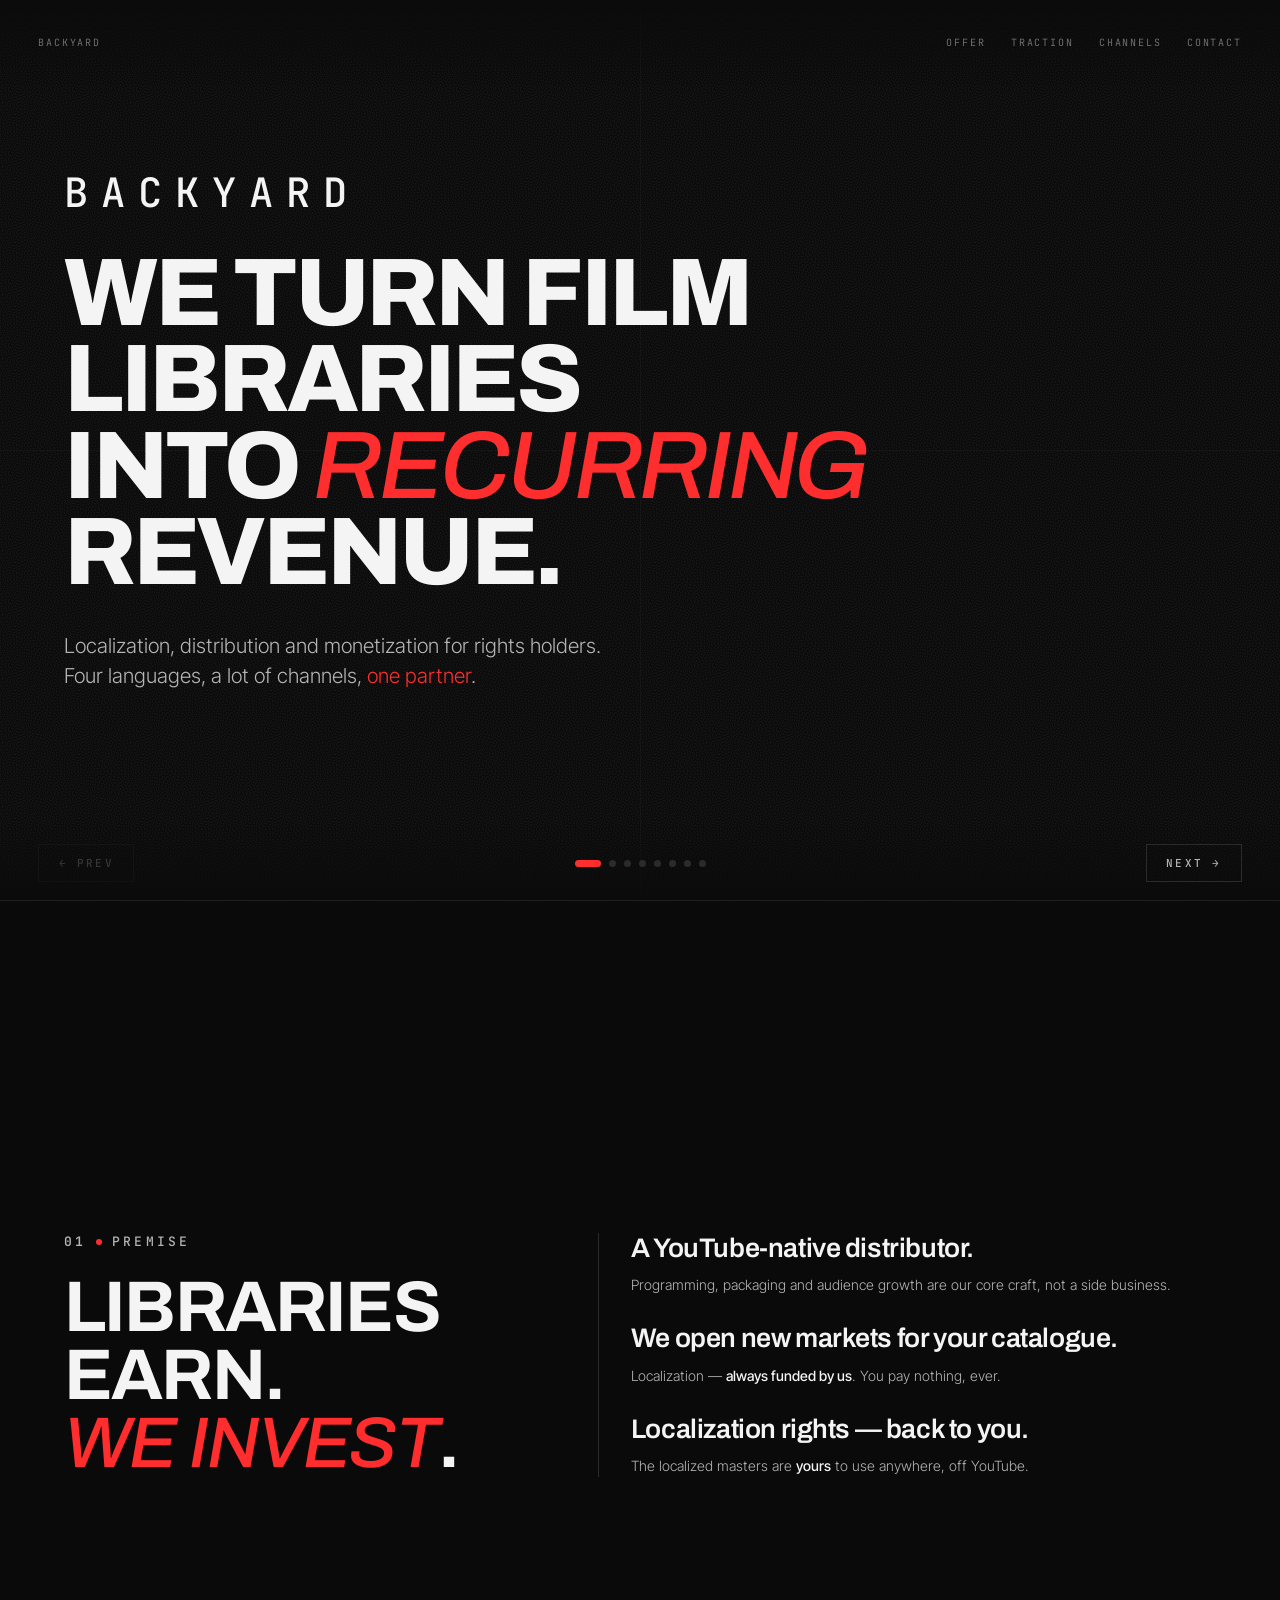
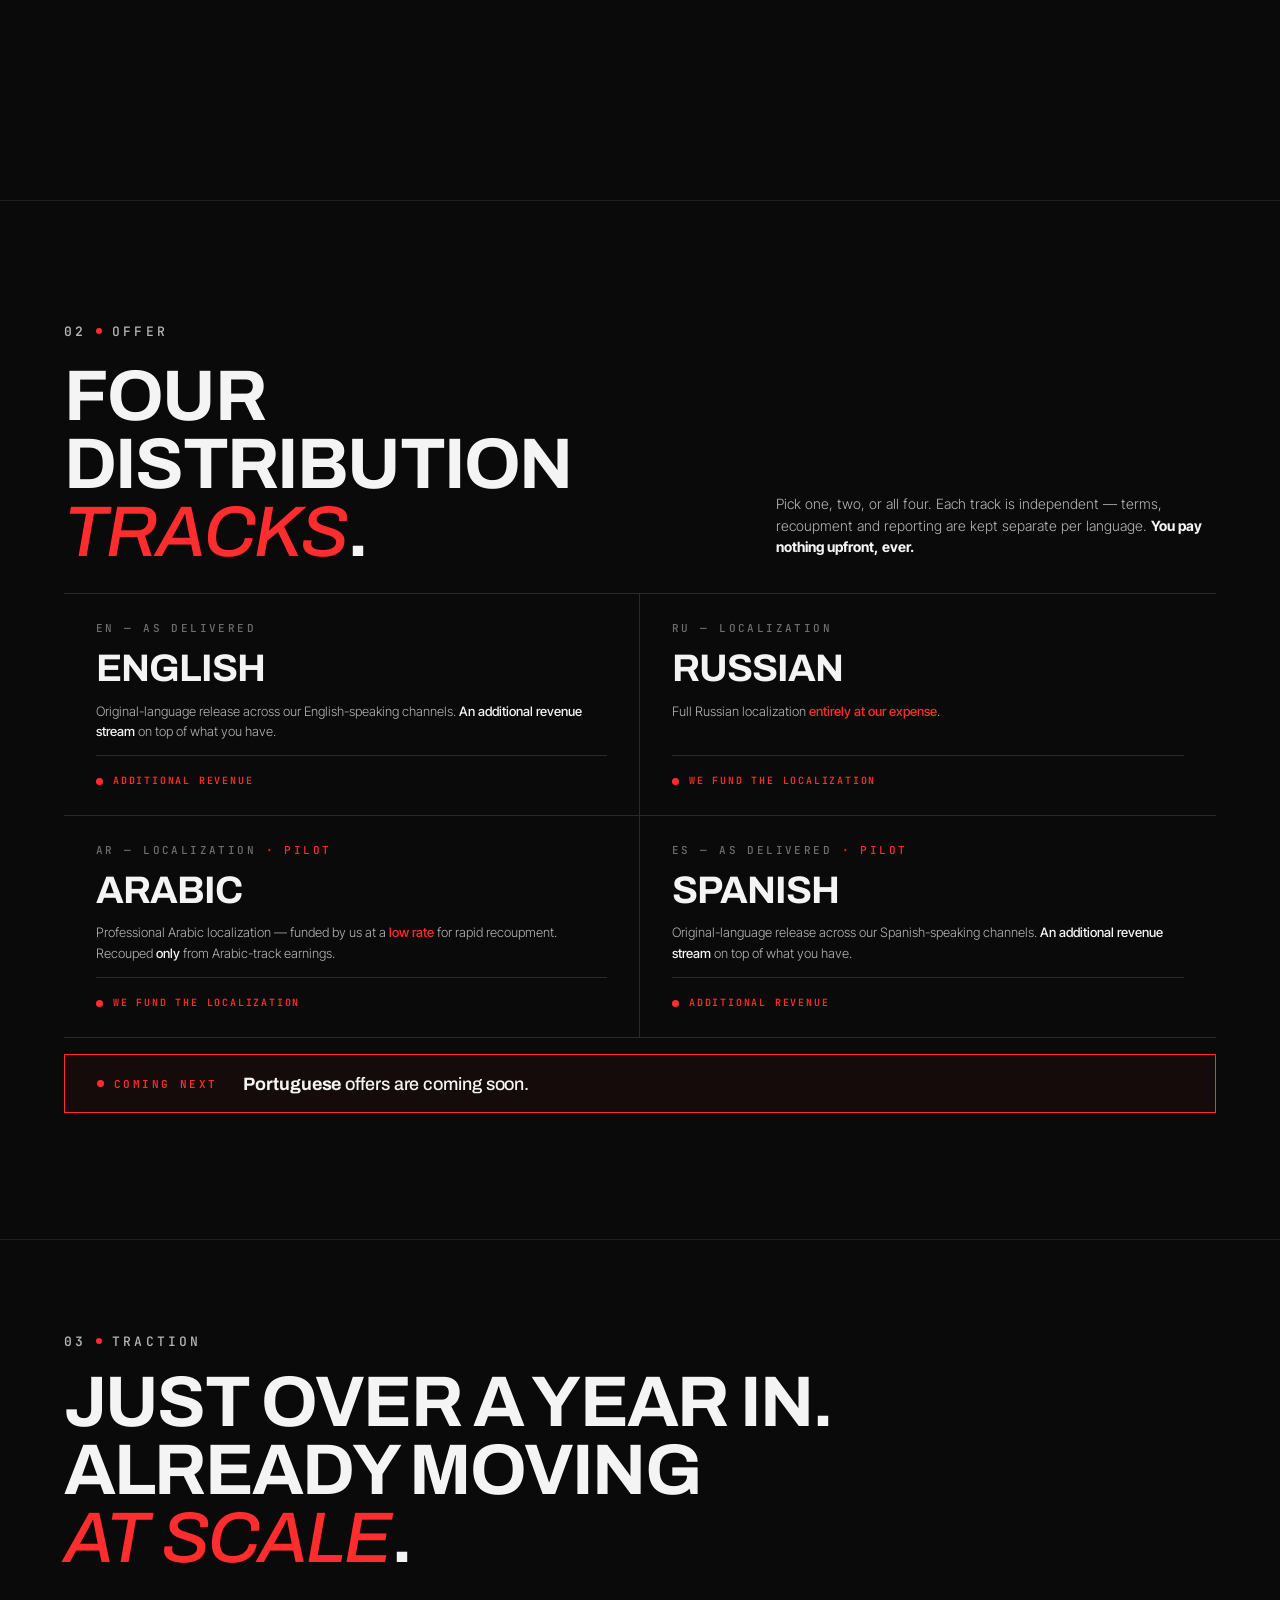
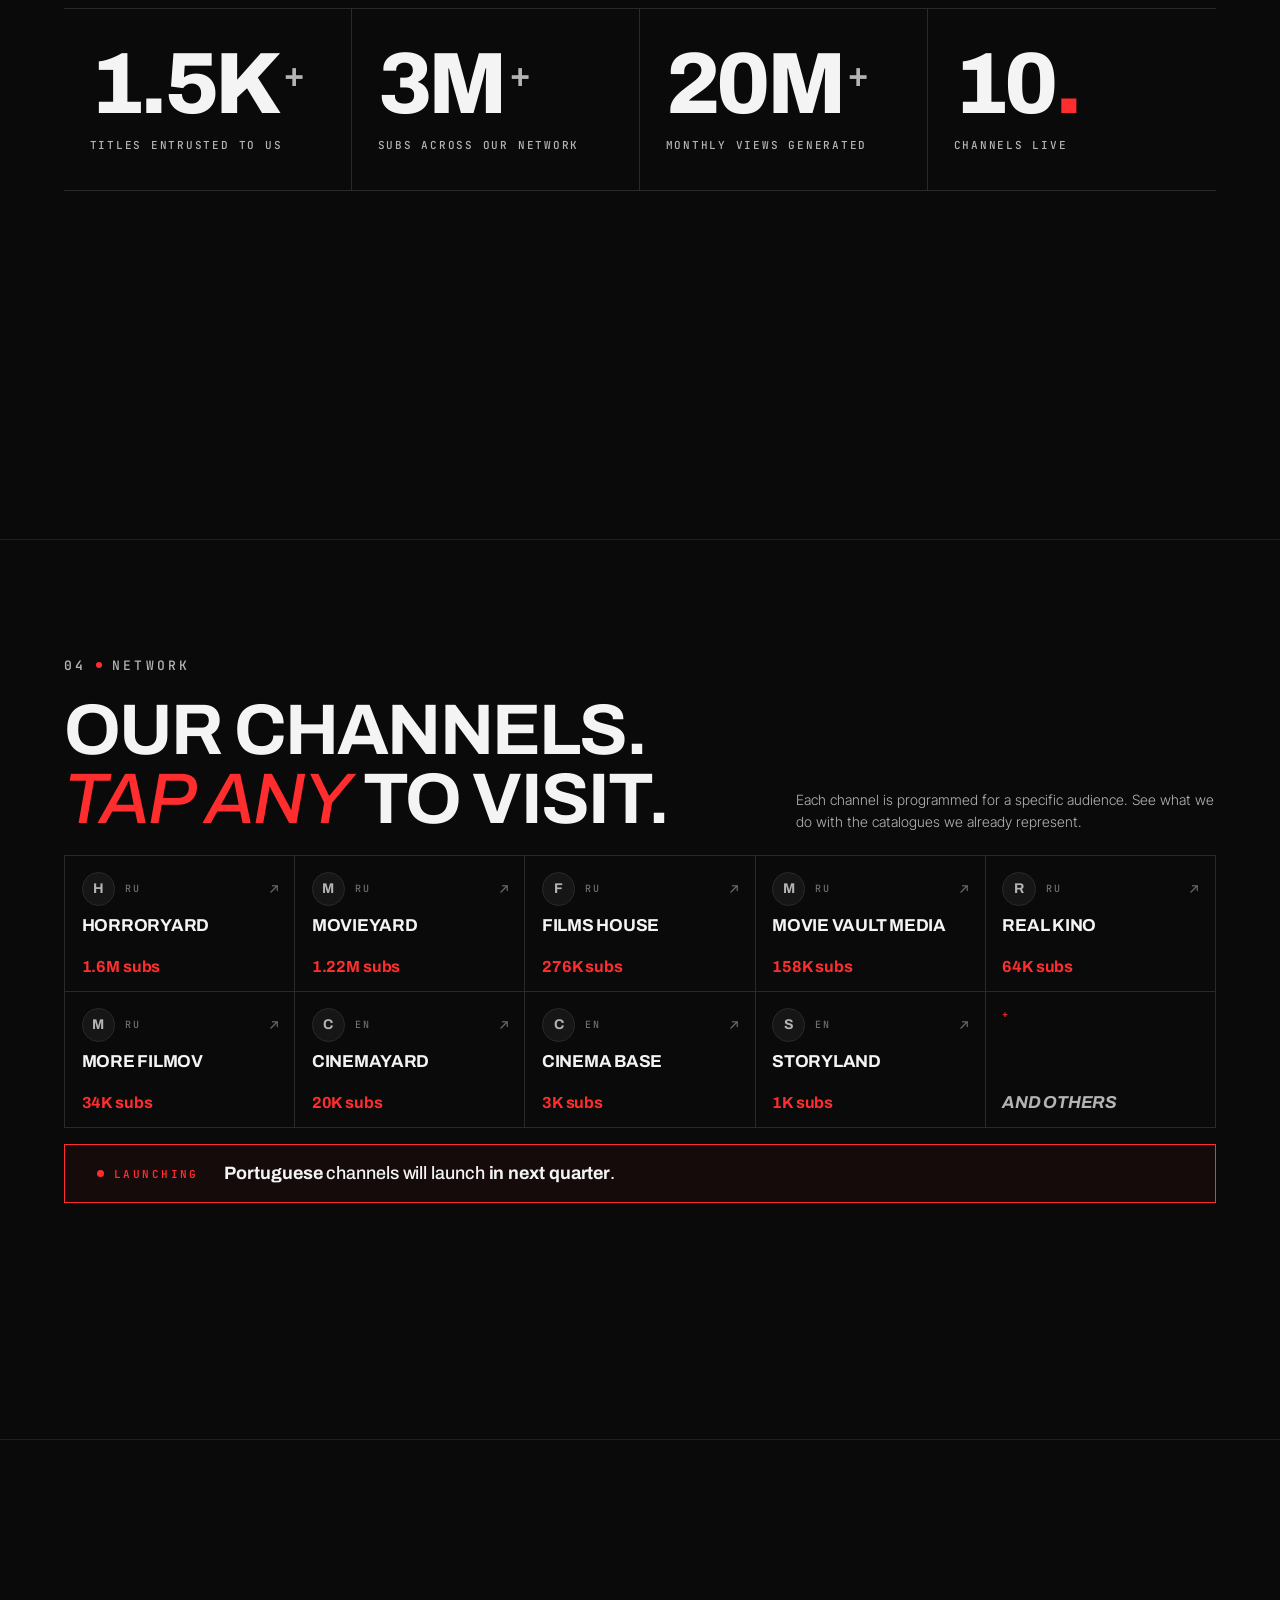
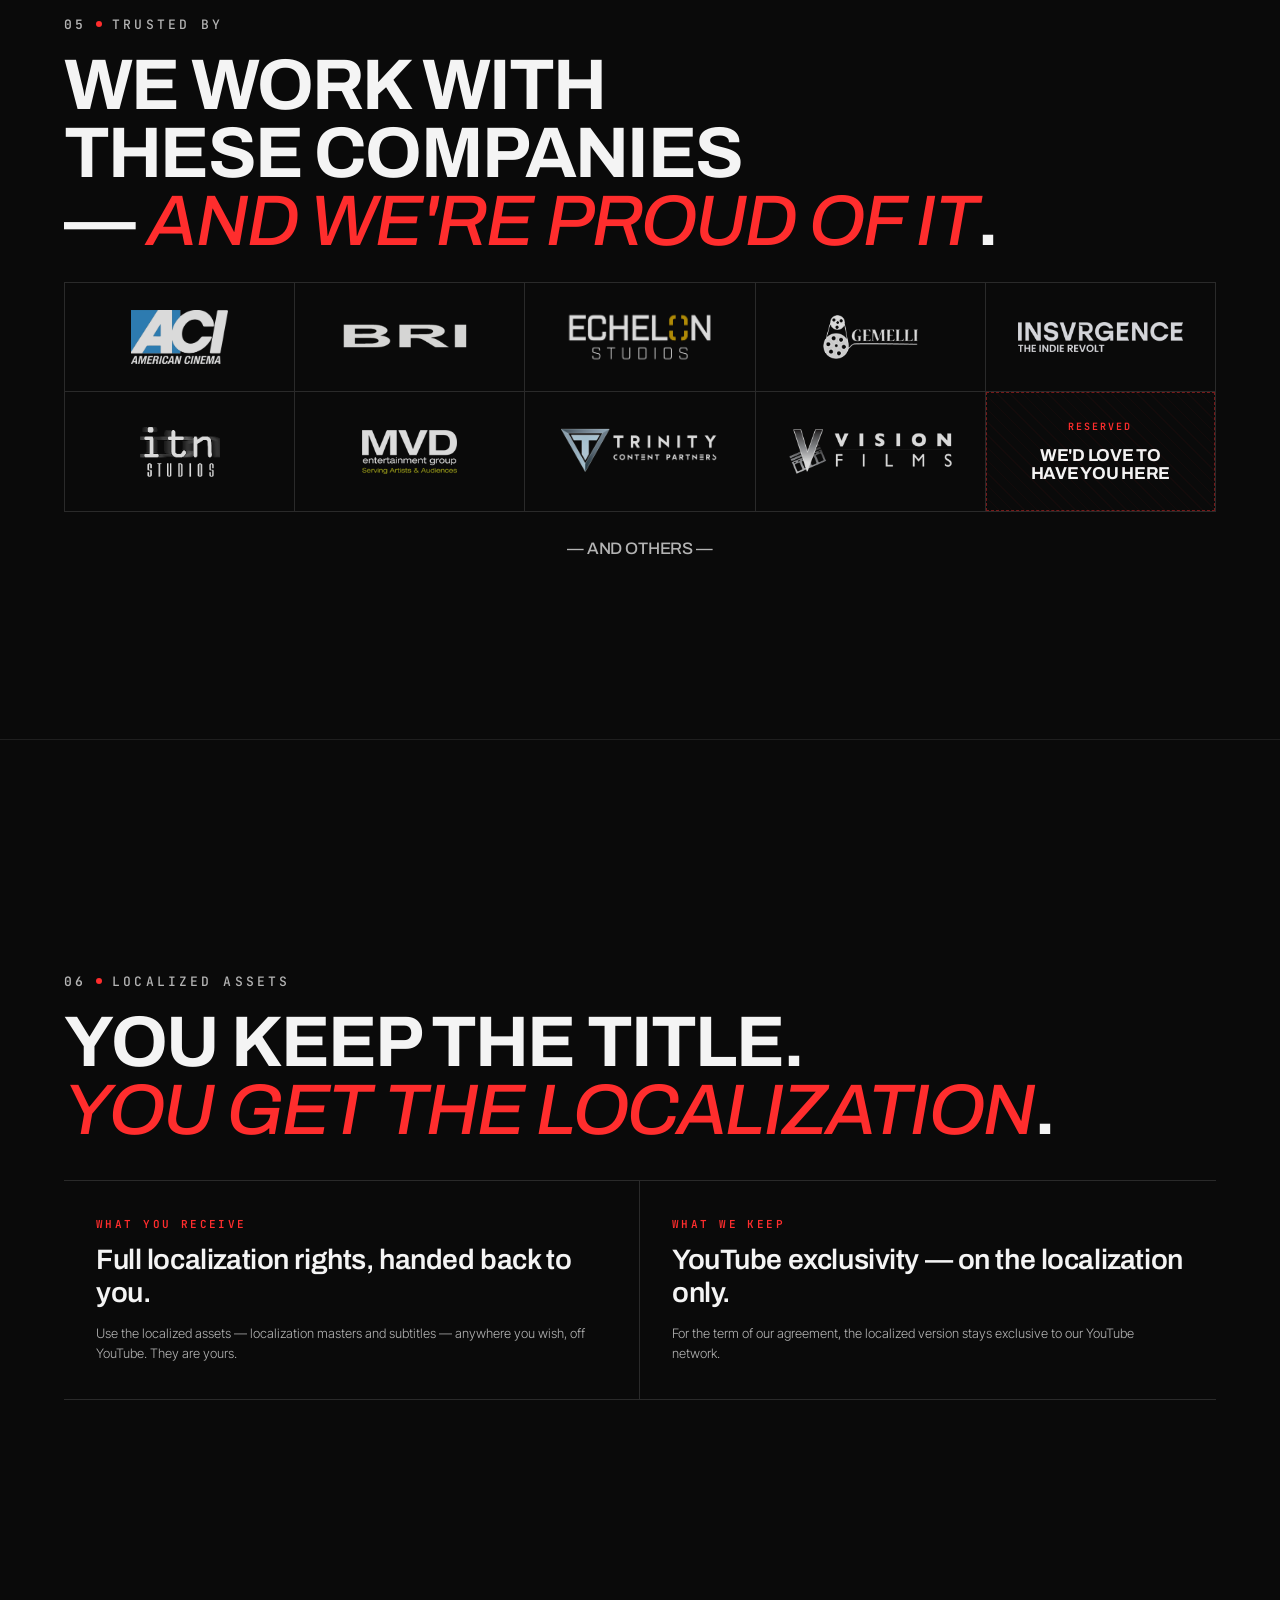
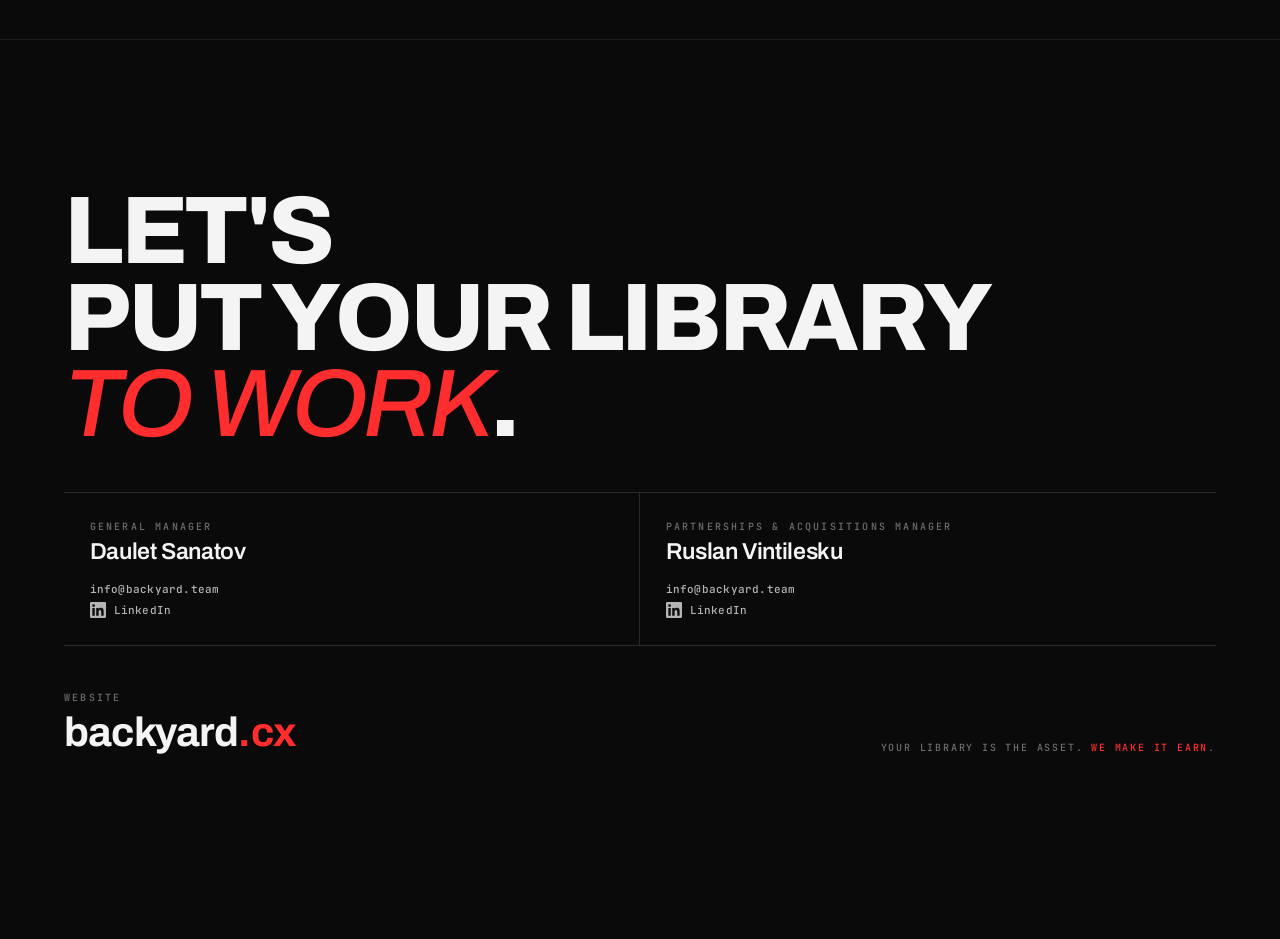
==== index.html @ b86f58b8 "Site links glow like the cursor orb on hover Backyard (top left) and backyard.cx (last slide) turn w" ====
<!doctype html>
<html lang="en">
<head>
<meta charset="utf-8" />
<meta name="viewport" content="width=device-width,initial-scale=1,viewport-fit=cover" />
<title>Backyard — Localization · Distribution · Monetization</title>
<meta name="description" content="Backyard turns film libraries into recurring revenue: localization, distribution and monetization on YouTube for rights holders. You pay nothing upfront, ever." />
<meta property="og:title" content="Backyard — We turn film libraries into recurring revenue" />
<meta property="og:description" content="Localization, distribution and monetization for rights holders." />
<meta property="og:url" content="https://backyard.cx/" />
<meta property="og:type" content="website" />
<meta name="theme-color" content="#0a0a0a" />
<link rel="canonical" href="https://backyard.cx/" />
<link rel="icon" href="assets/favicon.svg" type="image/svg+xml" />
<link rel="preconnect" href="https://fonts.googleapis.com">
<link rel="preconnect" href="https://fonts.gstatic.com" crossorigin>
<link href="https://fonts.googleapis.com/css2?family=Archivo:ital,wght@0,300;0,400;0,500;0,600;0,700;0,800;0,900;1,400;1,500;1,700;1,800&family=Inter+Tight:wght@300;400;500;600;700&family=JetBrains+Mono:wght@400;500&display=swap" rel="stylesheet">
<link rel="stylesheet" href="assets/styles.css?v=20" />
<script>document.documentElement.classList.add('js')</script>
</head>
<body>

<header class="chrome">
  <a class="brand" href="#top">Backyard</a>
  <nav class="right">
    <a href="#offer">Offer</a>
    <a href="#traction">Traction</a>
    <a href="#channels">Channels</a>
    <a href="#contact">Contact</a>
  </nav>
</header>

<div class="deck" id="deck">

  <!-- SLIDE 1 — COVER -->
  <section class="slide cover active" data-slide="1" id="top">
    <div class="gridlines"></div>

    <div class="cover-content">
      <div class="cover-logo anim-in d1">BACKYARD</div>
      <h1 class="display-xl anim-in d2">
        We turn film libraries<br/>
        into <span class="italic accent">recurring</span> revenue.
      </h1>
      <p class="lead anim-in d3">
        Localization, distribution and monetization for rights holders.<br/>
        Four languages, a lot of channels, <span class="accent">one partner</span>.
      </p>
    </div>
  </section>

  <!-- SLIDE 2 — WHO WE ARE -->
  <section class="slide" data-slide="2" id="premise">
    <div class="two-col">
      <div class="label-stack anim-in d1">
        <span class="eyebrow"><span class="num">01</span> <span class="red-dot"></span> Premise</span>
        <h2 class="display-l">Libraries earn. <br/><span class="italic accent">We invest</span>.</h2>
      </div>
      <div class="who-bullets anim-in d2">
        <div class="item">
          <div class="h">A YouTube-native distributor.</div>
          <div class="s">Programming, packaging and audience growth are our core craft, not a side business.</div>
        </div>
        <div class="item">
          <div class="h">We open new markets for your catalogue.</div>
          <div class="s">Localization — <strong>always funded by us</strong>. You pay nothing, ever.</div>
        </div>
        <div class="item">
          <div class="h">Localization rights — back to you.</div>
          <div class="s">The localized masters are <strong>yours</strong> to use anywhere, off YouTube.</div>
        </div>
      </div>
    </div>
  </section>

  <!-- SLIDE 3 — OFFER -->
  <section class="slide" data-slide="3" id="offer">
    <div class="offer-head anim-in d1">
      <div class="label-stack">
        <span class="eyebrow"><span class="num">02</span> <span class="red-dot"></span> Offer</span>
        <h2 class="display-l">Four<br/>distribution<br/><span class="italic accent">tracks</span>.</h2>
      </div>
      <div class="right-text">
        Pick one, two, or all four. Each track is independent — terms, recoupment and reporting are kept separate per language. <strong style="color:var(--ink)">You pay nothing upfront, ever.</strong>
      </div>
    </div>
    <div class="offer-grid">
      <div class="offer-card anim-in d2">
        <span class="lang">EN — As Delivered</span>
        <h3>English</h3>
        <div class="desc">Original-language release across our English-speaking channels. <strong>An additional revenue stream</strong> on top of what you have.</div>
        <span class="badge"><span class="pulse"></span>Additional revenue</span>
      </div>
      <div class="offer-card anim-in d3">
        <span class="lang">RU — Localization</span>
        <h3>Russian</h3>
        <div class="desc">Full Russian localization <strong class="em">entirely at our expense</strong>.</div>
        <span class="badge"><span class="pulse"></span>We fund the localization</span>
      </div>
      <div class="offer-card pilot anim-in d4">
        <span class="lang">AR — Localization</span>
        <h3>Arabic</h3>
        <div class="desc">Professional Arabic localization — funded by us at a <strong class="em">low rate</strong> for rapid recoupment. Recouped <strong>only</strong> from Arabic-track earnings.</div>
        <span class="badge"><span class="pulse"></span>We fund the localization</span>
      </div>
      <div class="offer-card pilot anim-in d5">
        <span class="lang">ES — As Delivered</span>
        <h3>Spanish</h3>
        <div class="desc">Original-language release across our Spanish-speaking channels. <strong>An additional revenue stream</strong> on top of what you have.</div>
        <span class="badge"><span class="pulse"></span>Additional revenue</span>
      </div>
    </div>
    <div class="new-lang-strip anim-in d5">
      <span class="lbl"><span class="pulse"></span>Coming next</span>
      <span class="text"><strong>Portuguese</strong> offers are coming soon.</span>
    </div>
  </section>

  <!-- SLIDE 4 — TRACTION -->
  <section class="slide" data-slide="4" id="traction">
    <div class="anim-in d1">
      <span class="eyebrow"><span class="num">03</span> <span class="red-dot"></span> Traction</span>
      <h2 class="display-l" style="margin-top:clamp(16px,2vh,28px);max-width:1300px">Just over a year in.<br/>Already moving <span class="italic accent"><br/>at scale</span>.</h2>
    </div>
    <div class="traction-grid anim-in d2">
      <div class="stat">
        <div class="num"><span data-bind="titles">1.5K</span><span class="small">+</span></div>
        <div class="lbl">Titles entrusted to us</div>
      </div>
      <div class="stat">
        <div class="num"><span data-bind="subscribers_total">3M</span><span class="small">+</span></div>
        <div class="lbl">Subs across our network</div>
      </div>
      <div class="stat">
        <div class="num"><span data-bind="views">20M</span><span class="small">+</span></div>
        <div class="lbl">Monthly views generated</div>
      </div>
      <div class="stat">
        <div class="num"><span data-bind="active_channels">10</span><span class="accent-dot">.</span></div>
        <div class="lbl">Channels live</div>
      </div>
    </div>
  </section>

  <!-- SLIDE 5 — CHANNELS -->
  <section class="slide" data-slide="5" id="channels">
    <div class="channels-head anim-in d1">
      <div class="label-stack">
        <span class="eyebrow"><span class="num">04</span> <span class="red-dot"></span> Network</span>
        <h2 class="display-l">Our channels.<br/><span class="italic accent">Tap any</span> to visit.</h2>
      </div>
      <div class="right">
        Each channel is programmed for a specific audience. See what we do with the catalogues we already represent.
      </div>
    </div>
    <div class="channels-grid anim-in d2" id="channels-grid">
      <a class="channel" href="https://www.youtube.com/@horror_backyard" target="_blank" rel="noopener">
        <div class="row-top"><span class="ch-id"><span class="avatar">H</span><span class="lang-tag">RU</span></span><span class="arrow">↗</span></div>
        <div class="name">Horroryard</div>
        <div class="subs">1.6M subs</div>
      </a>
      <a class="channel" href="https://www.youtube.com/@movie_backyard" target="_blank" rel="noopener">
        <div class="row-top"><span class="ch-id"><span class="avatar">M</span><span class="lang-tag">RU</span></span><span class="arrow">↗</span></div>
        <div class="name">Movieyard</div>
        <div class="subs">1.22M subs</div>
      </a>
      <a class="channel" href="https://www.youtube.com/channel/UCEGpoUf_ZmP5u5wBGUAXgVg" target="_blank" rel="noopener">
        <div class="row-top"><span class="ch-id"><span class="avatar">F</span><span class="lang-tag">RU</span></span><span class="arrow">↗</span></div>
        <div class="name">Films House</div>
        <div class="subs">276K subs</div>
      </a>
      <a class="channel" href="https://www.youtube.com/@MovieVaultMedia" target="_blank" rel="noopener">
        <div class="row-top"><span class="ch-id"><span class="avatar">M</span><span class="lang-tag">RU</span></span><span class="arrow">↗</span></div>
        <div class="name">Movie Vault Media</div>
        <div class="subs">158K subs</div>
      </a>
      <a class="channel" href="https://www.youtube.com/@realkino_backyard" target="_blank" rel="noopener">
        <div class="row-top"><span class="ch-id"><span class="avatar">R</span><span class="lang-tag">RU</span></span><span class="arrow">↗</span></div>
        <div class="name">Real KINO</div>
        <div class="subs">64K subs</div>
      </a>
      <a class="channel" href="https://www.youtube.com/@morefilmov_backyard" target="_blank" rel="noopener">
        <div class="row-top"><span class="ch-id"><span class="avatar">M</span><span class="lang-tag">RU</span></span><span class="arrow">↗</span></div>
        <div class="name">More Filmov</div>
        <div class="subs">34K subs</div>
      </a>
      <a class="channel" href="https://www.youtube.com/@cinema_backyard" target="_blank" rel="noopener">
        <div class="row-top"><span class="ch-id"><span class="avatar">C</span><span class="lang-tag">EN</span></span><span class="arrow">↗</span></div>
        <div class="name">Cinemayard</div>
        <div class="subs">20K subs</div>
      </a>
      <a class="channel" href="https://www.youtube.com/@CinemaBase_Backyard" target="_blank" rel="noopener">
        <div class="row-top"><span class="ch-id"><span class="avatar">C</span><span class="lang-tag">EN</span></span><span class="arrow">↗</span></div>
        <div class="name">Cinema Base</div>
        <div class="subs">3K subs</div>
      </a>
      <a class="channel" href="https://www.youtube.com/@Storyland_Backyard" target="_blank" rel="noopener">
        <div class="row-top"><span class="ch-id"><span class="avatar">S</span><span class="lang-tag">EN</span></span><span class="arrow">↗</span></div>
        <div class="name">Storyland</div>
        <div class="subs">1K subs</div>
      </a>
      <div class="channel more">
        <div class="row-top"><span class="lang-tag">+</span></div>
        <div class="name">And others</div>
      </div>
    </div>
    <div class="new-channels-strip anim-in d3">
      <span class="lbl"><span class="pulse"></span>Launching</span>
      <span class="text"><strong>Portuguese</strong> channels will launch <strong>in next quarter</strong>.</span>
    </div>
  </section>

  <!-- SLIDE 6 — PARTNERS -->
  <section class="slide" data-slide="6" id="partners">
    <div class="partners-wrap">
      <div class="anim-in d1">
        <span class="eyebrow"><span class="num">05</span> <span class="red-dot"></span> Trusted by</span>
        <h2 class="display-l" style="margin-top:clamp(14px,2vh,24px);max-width:1300px">We work with <br/>these companies<br/>—<span class="italic accent"> and we're proud of it</span>.</h2>
      </div>
      <div class="partners-list anim-in d2">
        <div class="partner"><img class="plogo" src="assets/partners/american-cinema-inspires.webp" alt="American Cinema Inspires" data-fallback="American Cinema Inspires" loading="lazy" /></div>
        <div class="partner"><img class="plogo" src="assets/partners/bruder-releasing.png" alt="Bruder Releasing Inc." loading="lazy" /></div>
        <div class="partner"><img class="plogo" src="assets/partners/echelon-studios.png" alt="Echelon Studios" data-fallback="Echelon Studios" loading="lazy" /></div>
        <div class="partner"><img class="plogo" src="assets/partners/gemelli-films.png" alt="Gemelli Films" loading="lazy" /></div>
        <div class="partner"><img class="plogo" src="assets/partners/insvrgence.png" alt="Insvrgence" loading="lazy" /></div>
        <div class="partner"><img class="plogo" src="assets/partners/itn-distribution.png" alt="ITN Distribution" data-fallback="ITN Distribution" loading="lazy" /></div>
        <div class="partner"><img class="plogo" src="assets/partners/mvd-entertainment.png" alt="MVD Entertainment" loading="lazy" /></div>
        <div class="partner"><img class="plogo" src="assets/partners/trinity-content-partners.png" alt="Trinity Content Partners" data-fallback="Trinity Content Partners" loading="lazy" /></div>
        <div class="partner"><img class="plogo" src="assets/partners/vision-films.png" alt="Vision Films" loading="lazy" /></div>
        <div class="partner reserved-slot">
          <div class="res-tag" style="margin-bottom:8px">Reserved</div>
          <div class="res-name">We'd love to<br/>have you here</div>
        </div>
      </div>
      <div class="partners-foot anim-in d3" style="font-style:normal;font-size:clamp(14px,1.3vw,20px)">— and others —</div>
    </div>
  </section>

  <!-- SLIDE 7 — LICENSING / ASSETS -->
  <section class="slide" data-slide="7" id="assets">
    <div class="lic-wrap">
      <div class="anim-in d1">
        <span class="eyebrow"><span class="num">06</span> <span class="red-dot"></span> Localized assets</span>
        <h2 class="lic-headline" style="margin-top:clamp(14px,2vh,24px)">You keep the title.<br/><span class="italic accent">You get the localization</span>.</h2>
      </div>
      <div class="lic-grid anim-in d2">
        <div class="lic-cell">
          <span class="k">What you receive</span>
          <span class="v">Full localization rights, handed back to you.</span>
          <span class="sub">Use the localized assets — localization masters and subtitles — anywhere you wish, off YouTube. They are yours.</span>
        </div>
        <div class="lic-cell">
          <span class="k">What we keep</span>
          <span class="v">YouTube exclusivity — on the localization only.</span>
          <span class="sub">For the term of our agreement, the localized version stays exclusive to our YouTube network.</span>
        </div>
      </div>
    </div>
  </section>

  <!-- SLIDE 9 — CONTACT -->
  <section class="slide contact" data-slide="9" id="contact">
    <h2 class="big anim-in d1">
      Let's<br/>
      put your library<br/>
      <span class="accent">to work</span>.
    </h2>

    <div class="people anim-in d2">
      <div class="person">
        <span class="role">General Manager</span>
        <span class="name">Daulet Sanatov</span>
        <div class="contacts">
          <a href="mailto:info@backyard.team">info@backyard.team</a>
          <a class="li" href="https://www.linkedin.com/in/daulet-sanatov-b93b0b1a5/" target="_blank" rel="noopener"><svg class="li-logo" viewBox="0 0 24 24" width="16" height="16" aria-hidden="true"><path fill="currentColor" d="M20.447 20.452h-3.554v-5.569c0-1.328-.027-3.037-1.852-3.037-1.853 0-2.136 1.445-2.136 2.939v5.667H9.351V9h3.414v1.561h.046c.477-.9 1.637-1.85 3.37-1.85 3.601 0 4.267 2.37 4.267 5.455v6.286zM5.337 7.433a2.062 2.062 0 1 1 0-4.125 2.062 2.062 0 0 1 0 4.125zm1.782 13.019H3.555V9h3.564v11.452zM22.225 0H1.771C.792 0 0 .774 0 1.729v20.542C0 23.227.792 24 1.771 24h20.451C23.2 24 24 23.227 24 22.271V1.729C24 .774 23.2 0 22.222 0h.003z"/></svg><span>LinkedIn</span></a>
        </div>
      </div>
      <div class="person">
        <span class="role">Partnerships &amp; Acquisitions Manager</span>
        <span class="name">Ruslan Vintilesku</span>
        <div class="contacts">
          <a href="mailto:info@backyard.team">info@backyard.team</a>
          <a class="li" href="https://www.linkedin.com/in/vintilesku/" target="_blank" rel="noopener"><svg class="li-logo" viewBox="0 0 24 24" width="16" height="16" aria-hidden="true"><path fill="currentColor" d="M20.447 20.452h-3.554v-5.569c0-1.328-.027-3.037-1.852-3.037-1.853 0-2.136 1.445-2.136 2.939v5.667H9.351V9h3.414v1.561h.046c.477-.9 1.637-1.85 3.37-1.85 3.601 0 4.267 2.37 4.267 5.455v6.286zM5.337 7.433a2.062 2.062 0 1 1 0-4.125 2.062 2.062 0 0 1 0 4.125zm1.782 13.019H3.555V9h3.564v11.452zM22.225 0H1.771C.792 0 0 .774 0 1.729v20.542C0 23.227.792 24 1.771 24h20.451C23.2 24 24 23.227 24 22.271V1.729C24 .774 23.2 0 22.222 0h.003z"/></svg><span>LinkedIn</span></a>
        </div>
      </div>
    </div>

    <div class="web anim-in d3">
      <div class="url-block">
        <span class="url-label">Website</span>
        <a class="url" href="#top">backyard<span class="accent">.cx</span></a>
      </div>
      <span class="tagline" style="font-family:var(--mono);font-style:normal;font-weight:500;font-size:var(--fs-mono-small);letter-spacing:.18em;text-transform:uppercase;color:var(--ink-muted)">Your library is the asset. <span class="accent">We make it earn</span>.</span>
    </div>
  </section>

</div>

<!-- NAV -->
<div class="nav">
  <button class="nav-btn" id="prev">← Prev</button>
  <div class="nav-dots" id="dots"></div>
  <button class="nav-btn" id="next">Next →</button>
</div>

<canvas id="fluid" aria-hidden="true"></canvas>
<script>
  // Fluid trail behind the cursor or finger; off when the visitor prefers reduced motion.
  if (!matchMedia('(prefers-reduced-motion: reduce)').matches) {
    const s = document.createElement('script'); s.src = 'assets/fluid.js?v=20'; s.defer = true; document.body.appendChild(s);
  } else {
    document.getElementById('fluid').remove();
  }
</script>
<script src="assets/app.js?v=20" defer></script>
</body>
</html>
---- assets/styles.css ----
:root{
    --bg:#0a0a0a;
    --ink:#f4f4f4;
    --ink-dim:#b4b4b4;
    --ink-muted:#6e6e6e;
    --line:#1f1f1f;
    --line-2:#2a2a2a;
    --accent:#ff2d2d;
    --display:'Archivo', 'Helvetica Neue', sans-serif;
    --body:'Inter Tight', system-ui, sans-serif;
    --mono:'JetBrains Mono', monospace;

    /* Responsive padding system — increased bottom padding to clear nav */
    --pad-x: clamp(28px, 5vw, 80px);
    --pad-y: clamp(80px, 10vh, 120px);
    --pad-bottom: clamp(110px, 14vh, 150px);
    --pad-chrome-x: clamp(20px, 3vw, 44px);
    --pad-chrome-y: clamp(28px, 4vh, 44px);

    /* Font sizes */
    --fs-display-xl: clamp(48px, 7.5vw, 132px);
    --fs-display-l: clamp(40px, 5.6vw, 96px);
    --fs-display-m: clamp(34px, 4.4vw, 72px);
    --fs-display-s: clamp(26px, 3vw, 52px);

    /* Standardized eyebrow size — used everywhere on every slide */
    --fs-eyebrow: clamp(13px, 1vw, 16px);
    --fs-mono-label: clamp(11px, 0.85vw, 14px);
    --fs-mono-small: clamp(10px, 0.75vw, 12px);

    --fs-body-l: clamp(18px, 1.6vw, 26px);
    --fs-body: clamp(14px, 1.1vw, 18px);
    --fs-body-s: clamp(13px, 0.95vw, 16px);

    --fs-stat-num: clamp(48px, 6.8vw, 116px);
  }
  *{box-sizing:border-box;margin:0;padding:0;-webkit-tap-highlight-color:transparent}
  html,body{background:var(--bg);color:var(--ink);font-family:var(--body);font-weight:400;-webkit-font-smoothing:antialiased;overscroll-behavior:none}
  body{min-height:100vh;overflow-x:hidden}
  a{color:inherit;text-decoration:none}
  img{display:block;max-width:100%}

  /* Film grain */
  body::before{
    content:"";position:fixed;inset:0;pointer-events:none;z-index:1000;
    background-image:url("data:image/svg+xml;utf8,<svg xmlns='http://www.w3.org/2000/svg' width='200' height='200'><filter id='n'><feTurbulence type='fractalNoise' baseFrequency='0.9' numOctaves='2' stitchTiles='stitch'/><feColorMatrix values='0 0 0 0 1  0 0 0 0 1  0 0 0 0 1  0 0 0 0.05 0'/></filter><rect width='100%' height='100%' filter='url(%23n)'/></svg>");
    opacity:.5;mix-blend-mode:overlay;
  }

  /* PAGE — every slide is a full-height section, scrolled vertically */
  html{scroll-behavior:smooth;scroll-padding-top:0}
  .deck{position:relative;z-index:1;width:100%}
  .slide{
    position:relative;min-height:100vh;min-height:100svh;
    padding:var(--pad-y) var(--pad-x) var(--pad-bottom);
    display:flex;flex-direction:column;
    overflow-x:hidden;
  }
  .slide + .slide{border-top:1px solid var(--line)}

  /* Cursor fluid trail — behind the content like on genpeach.ai: text and buttons sit on top of it.
     Grid cells are transparent (lines drawn with box-shadow) so the trail shows through tables too. */
  #fluid{position:fixed;inset:0;width:100%;height:100%;pointer-events:none;z-index:0}

  /* Header — brand top-left, section links top-right (fixed, same style as slide chrome) */
  .chrome{
    position:fixed;top:0;left:0;right:0;
    display:flex;align-items:center;justify-content:space-between;
    padding:var(--pad-chrome-y) var(--pad-chrome-x);
    font-family:var(--mono);font-size:var(--fs-mono-small);letter-spacing:.18em;text-transform:uppercase;
    color:var(--ink-muted);
    z-index:50;
    gap:16px;
    background:linear-gradient(to bottom, rgba(10,10,10,.95), rgba(10,10,10,0));
  }
  .chrome .brand{display:flex;align-items:center;gap:12px;color:var(--ink-muted);transition:color .25s}
  .chrome .brand:hover{color:var(--ink)}
  .chrome .right{display:flex;align-items:center;gap:clamp(14px,2vw,28px);flex-wrap:wrap;justify-content:flex-end}
  .chrome .right a{transition:color .25s}
  .chrome .right a:hover,.chrome .right a.active{color:var(--ink)}
  .chrome .right a.active::before{content:"";display:inline-block;width:6px;height:6px;border-radius:50%;background:var(--accent);margin-right:10px;vertical-align:middle;position:relative;top:-1px}

  /* Nav */
  .nav{
    position:fixed;bottom:0;left:0;right:0;
    display:flex;align-items:center;justify-content:space-between;
    padding:clamp(14px,2vh,22px) var(--pad-chrome-x);
    z-index:50;
    background:linear-gradient(to top, rgba(10,10,10,.95), rgba(10,10,10,0));
    gap:16px;
  }
  .nav-btn{
    background:transparent;border:1px solid var(--line-2);color:var(--ink-dim);
    padding:clamp(9px,1.2vh,14px) clamp(14px,1.5vw,24px);
    font-family:var(--mono);font-size:var(--fs-mono-label);letter-spacing:.2em;text-transform:uppercase;font-weight:500;
    cursor:pointer;transition:all .25s ease;border-radius:0;flex-shrink:0;
  }
  .nav-btn:hover{color:var(--ink);border-color:var(--ink-dim)}
  .nav-btn:disabled{opacity:.25;cursor:not-allowed}
  .nav-dots{display:flex;gap:8px;flex-wrap:wrap;justify-content:center}
  .nav-dot{width:7px;height:7px;border-radius:50%;background:var(--line-2);cursor:pointer;transition:all .3s;flex-shrink:0}
  .nav-dot.active{background:var(--accent);width:26px;border-radius:4px}

  /* TYPOGRAPHY */
  h1, h2, h3{font-family:var(--display);font-weight:700;line-height:1;letter-spacing:-.025em;text-transform:uppercase}
  .display-xl{font-size:var(--fs-display-xl);font-weight:800;line-height:.9;letter-spacing:-.035em;text-transform:uppercase}
  .display-l{font-size:var(--fs-display-l);font-weight:700;line-height:.95;letter-spacing:-.025em;text-transform:uppercase}
  .display-m{font-size:var(--fs-display-m);font-weight:700;line-height:1;letter-spacing:-.022em;text-transform:uppercase}
  .display-s{font-size:var(--fs-display-s);font-weight:600;line-height:1.1;letter-spacing:-.015em;text-transform:none}
  .italic{font-style:italic;font-weight:500}
  .accent{color:var(--accent)}

  /* Standardized eyebrow — same size everywhere */
  .eyebrow{
    display:inline-flex;align-items:center;gap:10px;
    font-family:var(--mono);font-size:var(--fs-eyebrow);letter-spacing:.24em;text-transform:uppercase;color:var(--ink-dim);font-weight:500;
  }
  .eyebrow .red-dot{width:6px;height:6px;border-radius:50%;background:var(--accent);flex-shrink:0}
  .eyebrow .num{font-weight:600}

  /* ========== SLIDE 1 — COVER (left-aligned, vertically centered) ========== */
  .cover{justify-content:safe center;align-items:flex-start;padding:var(--pad-y) var(--pad-x) var(--pad-bottom)}
  .cover .gridlines{position:absolute;inset:0;pointer-events:none;opacity:.4}
  .cover .gridlines::before,.cover .gridlines::after{content:"";position:absolute;background:var(--line)}
  .cover .gridlines::before{top:0;bottom:0;left:50%;width:1px}
  .cover .gridlines::after{left:0;right:0;top:50%;height:1px}
  .cover-content{display:flex;flex-direction:column;align-items:flex-start;text-align:left;max-width:1500px;width:100%;gap:clamp(28px,4vh,56px)}
  .cover-logo{font-family:var(--mono);font-size:clamp(32px,4.5vh,56px);letter-spacing:.32em;text-transform:uppercase;color:var(--ink);opacity:1;line-height:1;font-weight:500}
  .cover h1{margin:0}
  .cover .lead{font-size:var(--fs-body-l);line-height:1.45;color:var(--ink-dim);font-weight:300;max-width:980px}

  /* ========== SLIDE 2 — WHO WE ARE ========== */
  .two-col{display:grid;grid-template-columns:0.85fr 1.15fr;gap:clamp(40px,6vw,96px);flex:1;align-items:center;margin-top:clamp(40px,5vh,60px);min-height:0}
  .label-stack{display:flex;flex-direction:column;gap:clamp(16px,2.5vh,28px)}
  .who-bullets{display:flex;flex-direction:column;gap:clamp(22px,3vh,36px);border-left:1px solid var(--line-2);padding-left:clamp(20px,2.5vw,40px)}
  .who-bullets .item{display:flex;flex-direction:column;gap:clamp(8px,1.2vh,14px)}
  .who-bullets .item .h{font-family:var(--display);font-size:clamp(20px,2.1vw,32px);font-weight:600;letter-spacing:-.015em;text-transform:none;line-height:1.15}
  .who-bullets .item .s{font-size:var(--fs-body);color:var(--ink-dim);line-height:1.55;max-width:540px;font-weight:300}
  .who-bullets .item .s strong{color:var(--ink);font-weight:500}

  /* ========== SLIDE 3 — OFFER ========== */
  .offer-head{display:flex;align-items:flex-end;justify-content:space-between;gap:clamp(24px,3vw,48px);margin-top:clamp(28px,3.5vh,48px);flex-wrap:wrap}
  .offer-head .right-text{max-width:440px;font-size:var(--fs-body);color:var(--ink-dim);line-height:1.55;padding-bottom:8px;font-weight:300}
  .offer-grid{display:grid;grid-template-columns:repeat(4,1fr);gap:0;margin-top:clamp(24px,3vh,40px);flex:1 0 auto;border-top:1px solid var(--line-2);border-bottom:1px solid var(--line-2);min-height:min-content}
  .offer-card{padding:clamp(24px,3vh,40px) clamp(20px,2.5vw,36px);display:flex;flex-direction:column;gap:clamp(12px,1.6vh,20px);border-right:1px solid var(--line-2);position:relative;transition:background .3s;min-width:0;min-height:min-content;overflow:visible}
  .offer-card:last-child{border-right:none}
  .offer-card:hover{background:rgba(255,45,45,.03)}
  .offer-card .lang{font-family:var(--mono);font-size:var(--fs-mono-label);letter-spacing:.22em;text-transform:uppercase;color:var(--ink-muted);font-weight:500}
  .offer-card h3{font-size:clamp(28px,3vw,44px);font-weight:700;line-height:.95;letter-spacing:-.025em;text-transform:uppercase}
  .offer-card .desc{font-size:var(--fs-body-s);color:var(--ink-dim);line-height:1.55;font-weight:300}
  .offer-card .desc strong{color:var(--ink);font-weight:500}
  .offer-card .desc .em{color:var(--accent);font-weight:500}
  .offer-card .badge{display:inline-flex;align-items:center;gap:10px;font-family:var(--mono);font-size:var(--fs-mono-small);letter-spacing:.18em;text-transform:uppercase;color:var(--accent);margin-top:auto;padding-top:clamp(14px,2vh,22px);border-top:1px solid var(--line-2);font-weight:600;line-height:1.4}
  .offer-card .badge .pulse{width:7px;height:7px;border-radius:50%;background:var(--accent);flex-shrink:0}
  .offer-card.pilot .lang::after{content:" · pilot";color:var(--accent)}

  /* New languages strip */
  .new-lang-strip{
    display:flex;align-items:center;gap:clamp(16px,2vw,28px);
    margin-top:clamp(14px,1.8vh,22px);
    padding:clamp(14px,1.8vh,22px) clamp(20px,2.5vw,32px);
    border:1px solid var(--accent);
    background:rgba(255,45,45,.05);
    flex-wrap:wrap;
    flex-shrink:0;
  }
  .new-lang-strip .lbl{font-family:var(--mono);font-size:var(--fs-mono-label);letter-spacing:.22em;text-transform:uppercase;color:var(--accent);font-weight:600;flex-shrink:0;display:inline-flex;align-items:center;gap:10px}
  .new-lang-strip .lbl .pulse{width:7px;height:7px;border-radius:50%;background:var(--accent);animation:pulse 2s infinite}
  .new-lang-strip .text{font-family:var(--display);font-size:clamp(16px,1.4vw,21px);font-weight:500;letter-spacing:-.005em;line-height:1.35}
  .new-lang-strip .text strong{font-weight:700}
  @keyframes pulse{
    0%,100%{opacity:1}
    50%{opacity:.4}
  }

  /* ========== SLIDE 4 — TRACTION ========== */
  .traction-grid{display:grid;grid-template-columns:1fr 1fr 1fr 1fr;gap:0;align-content:center;border-top:1px solid var(--line-2);border-bottom:1px solid var(--line-2);margin-top:clamp(32px,4vh,56px)}
  .stat{padding:clamp(28px,4vh,52px) clamp(18px,2vw,32px);border-right:1px solid var(--line-2);display:flex;flex-direction:column;gap:clamp(10px,1.5vh,18px)}
  .stat:last-child{border-right:none}
  .stat .num{font-family:var(--display);font-size:var(--fs-stat-num);line-height:.9;letter-spacing:-.04em;font-weight:800}
  .stat .num .small{font-size:.4em;font-weight:700;color:var(--ink-dim);letter-spacing:0;display:inline-block;margin-left:4px;vertical-align:top;margin-top:.4em}
  .stat .num .accent-dot{color:var(--accent)}
  .stat .lbl{font-family:var(--mono);font-size:var(--fs-mono-label);letter-spacing:.16em;text-transform:uppercase;color:var(--ink-dim);max-width:240px;line-height:1.55;font-weight:500}

  /* ========== SLIDE 5 — CHANNELS ========== */
  .channels-head{display:flex;align-items:flex-end;justify-content:space-between;margin-top:clamp(20px,3vh,40px);gap:clamp(24px,3vw,48px);flex-wrap:wrap}
  .channels-head .right{font-size:var(--fs-body);color:var(--ink-dim);max-width:420px;line-height:1.55;font-weight:300}
  .channels-head .right strong{color:var(--ink);font-weight:500}
  .channels-grid{
    display:grid;grid-template-columns:repeat(5,1fr);gap:1px;
    margin-top:clamp(20px,2.5vh,32px);border:1px solid var(--line-2);
  }
  .channel{
    box-shadow:0 0 0 1px var(--line-2);padding:clamp(14px,1.8vh,20px) clamp(12px,1.3vw,18px);display:flex;flex-direction:column;gap:clamp(6px,0.8vh,10px);
    cursor:pointer;transition:all .3s;min-height:clamp(110px,15vh,150px);justify-content:space-between;position:relative;
  }
  .channel:hover{background:rgba(255,255,255,.045)}
  .channel .row-top{display:flex;align-items:center;justify-content:space-between;gap:8px}
  .channel .lang-tag{font-family:var(--mono);font-size:var(--fs-mono-small);letter-spacing:.2em;color:var(--ink-muted);text-transform:uppercase;font-weight:500}
  .channel.new .lang-tag::after{content:" · new";color:var(--accent)}
  .channel .name{font-family:var(--display);font-size:clamp(15px,1.35vw,20px);font-weight:700;line-height:1;letter-spacing:-.015em;text-transform:uppercase;margin-top:4px}
  .channel .subs{font-family:var(--display);font-size:clamp(14px,1.25vw,20px);font-weight:700;color:var(--accent);letter-spacing:-.01em;margin-top:auto}
  .channel .arrow{font-family:var(--mono);font-size:clamp(13px,1.1vw,17px);color:var(--ink-muted);transition:all .3s}
  .channel:hover .arrow{color:var(--accent);transform:translate(2px,-2px)}

  .channel .ch-id{display:flex;align-items:center;gap:10px;min-width:0}
  .channel .avatar{width:clamp(30px,2.6vw,40px);height:clamp(30px,2.6vw,40px);border-radius:50%;flex-shrink:0;overflow:hidden;
    border:1px solid var(--line-2);background:#161616;display:inline-flex;align-items:center;justify-content:center;
    font-family:var(--display);font-weight:700;font-size:clamp(13px,1.1vw,16px);color:var(--ink-dim);text-transform:uppercase;transition:border-color .3s}
  .channel .avatar img{width:100%;height:100%;object-fit:cover;display:block}
  .channel:hover .avatar{border-color:var(--accent)}
  .channel.more{cursor:default;justify-content:center}
  .channel.more:hover{background:transparent}
  .channel.more .lang-tag{color:var(--accent)}
  .channel.more .name{color:var(--ink-dim);font-style:italic;margin-top:auto}

  /* Reserved-slot styling for channels — same applied to partners */
  .reserved-slot{
    background:linear-gradient(135deg, rgba(255,45,45,.12) 0%, rgba(255,45,45,.04) 100%);
    border:1px dashed rgba(255,45,45,.45);
    cursor:default;
    position:relative;
    overflow:hidden;
  }
  .reserved-slot::before{
    content:"";position:absolute;inset:0;
    background:repeating-linear-gradient(45deg, transparent 0 8px, rgba(255,45,45,.04) 8px 9px);
    pointer-events:none;
  }
  .reserved-slot:hover{background:linear-gradient(135deg, rgba(255,45,45,.18) 0%, rgba(255,45,45,.08) 100%)}
  .reserved-slot .res-tag{font-family:var(--mono);font-size:var(--fs-mono-small);letter-spacing:.2em;color:var(--accent);text-transform:uppercase;font-weight:600}
  .reserved-slot .res-name{font-family:var(--display);font-size:clamp(15px,1.35vw,20px);font-weight:700;line-height:1.05;letter-spacing:-.015em;text-transform:uppercase;color:var(--ink)}
  .reserved-slot .res-sub{font-family:var(--mono);font-size:var(--fs-mono-small);color:var(--ink-dim);font-weight:500;letter-spacing:.05em;text-transform:none;margin-top:auto}

  /* New channels strip — same styling as new languages */
  .new-channels-strip{
    display:flex;align-items:center;gap:clamp(16px,2vw,28px);
    margin-top:clamp(14px,1.8vh,22px);
    padding:clamp(14px,1.8vh,22px) clamp(20px,2.5vw,32px);
    border:1px solid var(--accent);
    background:rgba(255,45,45,.05);
    flex-wrap:wrap;
  }
  .new-channels-strip .lbl{font-family:var(--mono);font-size:var(--fs-mono-label);letter-spacing:.22em;text-transform:uppercase;color:var(--accent);font-weight:600;flex-shrink:0;display:inline-flex;align-items:center;gap:10px}
  .new-channels-strip .lbl .pulse{width:7px;height:7px;border-radius:50%;background:var(--accent);animation:pulse 2s infinite}
  .new-channels-strip .text{font-family:var(--display);font-size:clamp(16px,1.4vw,21px);font-weight:500;letter-spacing:-.005em;line-height:1.35}
  .new-channels-strip .text strong{font-weight:700}

  /* ========== SLIDE 6 — PARTNERS ========== */
  .partners-wrap{flex:1;display:flex;flex-direction:column;justify-content:safe center;gap:clamp(20px,3vh,36px);margin-top:clamp(20px,3vh,40px);min-height:0}
  .partners-list{display:grid;grid-template-columns:repeat(5,1fr);gap:1px;border:1px solid var(--line-2)}
  .partner{box-shadow:0 0 0 1px var(--line-2);padding:clamp(20px,3vh,36px) clamp(14px,1.8vw,24px);display:flex;flex-direction:column;gap:6px;min-height:clamp(86px,12vh,120px);justify-content:center;align-items:center;text-align:center}
  .partner.reserved-slot:not(:hover){background:transparent}
  .partner .pname{font-family:var(--display);font-size:clamp(14px,1.25vw,19px);font-weight:600;letter-spacing:-.01em;line-height:1.15;text-transform:uppercase}
  .partner .psub{font-family:var(--mono);font-size:var(--fs-mono-small);color:var(--ink-muted);font-weight:500;letter-spacing:.1em;text-transform:none}
  .partner .plogo{max-width:min(180px,90%);max-height:clamp(40px,6vh,64px);width:auto;height:auto;object-fit:contain;opacity:.85;transition:opacity .3s}
  .partner:hover .plogo{opacity:1}
  .partners-foot{
    font-family:var(--display);font-size:clamp(20px,2vw,32px);
    letter-spacing:-.01em;text-transform:uppercase;color:var(--ink-dim);text-align:center;font-weight:500;font-style:italic;
  }

  /* ========== SLIDE 7 — LICENSING / ASSETS ========== */
  .lic-wrap{flex:1;display:flex;flex-direction:column;justify-content:safe center;gap:clamp(28px,4vh,48px);margin-top:clamp(20px,3vh,40px);min-height:0}
  .lic-headline{font-family:var(--display);font-size:var(--fs-display-l);font-weight:700;line-height:.95;letter-spacing:-.025em;text-transform:uppercase;max-width:1400px}
  .lic-grid{display:grid;grid-template-columns:1fr 1fr;gap:0;border-top:1px solid var(--line-2);border-bottom:1px solid var(--line-2)}
  .lic-cell{padding:clamp(28px,4vh,48px) clamp(22px,2.5vw,40px);border-right:1px solid var(--line-2);display:flex;flex-direction:column;gap:clamp(10px,1.5vh,18px)}
  .lic-cell:last-child{border-right:none}
  .lic-cell .k{font-family:var(--mono);font-size:var(--fs-mono-label);letter-spacing:.22em;text-transform:uppercase;color:var(--accent);font-weight:600}
  .lic-cell .v{font-family:var(--display);font-size:clamp(22px,2.2vw,32px);font-weight:600;line-height:1.15;letter-spacing:-.015em;text-transform:none}
  .lic-cell .sub{font-size:var(--fs-body-s);color:var(--ink-dim);line-height:1.55;font-weight:300}

  /* ========== SLIDE 8 — TERMS ========== */
  .terms-grid{display:grid;grid-template-columns:repeat(4,1fr);gap:0;align-content:center;border-top:1px solid var(--line-2);border-bottom:1px solid var(--line-2);margin-top:clamp(32px,4vh,56px)}
  .term{padding:clamp(28px,4vh,52px) clamp(18px,2vw,32px);border-right:1px solid var(--line-2);display:flex;flex-direction:column;gap:clamp(10px,1.5vh,16px)}
  .term:last-child{border-right:none}
  .term .k{font-family:var(--mono);font-size:var(--fs-mono-label);letter-spacing:.22em;text-transform:uppercase;color:var(--ink-muted);font-weight:500}
  .term .v{font-family:var(--display);font-size:clamp(36px,4.2vw,64px);font-weight:800;line-height:.95;letter-spacing:-.03em;text-transform:uppercase}
  .term .v.small{font-size:clamp(20px,2.2vw,32px);line-height:1.1;letter-spacing:-.02em}
  .term .sub{font-size:var(--fs-body-s);color:var(--ink-dim);line-height:1.55;font-weight:300}
  .terms-foot{font-family:var(--mono);font-size:var(--fs-mono-small);letter-spacing:.18em;text-transform:uppercase;color:var(--ink-muted);margin-top:clamp(16px,2vh,24px);font-weight:500;line-height:1.7}

  /* ========== SLIDE 9 — CONTACT ========== */
  .contact{justify-content:safe center}
  .contact .big{font-family:var(--display);font-size:var(--fs-display-xl);font-weight:800;line-height:.9;letter-spacing:-.035em;max-width:1500px;text-transform:uppercase}
  .contact .big .accent{font-style:italic;font-weight:500}
  .contact .people{display:grid;grid-template-columns:repeat(2,1fr);gap:0;margin-top:clamp(36px,5vh,72px);border-top:1px solid var(--line-2);border-bottom:1px solid var(--line-2)}
  .person{padding:clamp(20px,3vh,32px) clamp(18px,2vw,32px);border-right:1px solid var(--line-2);display:flex;flex-direction:column;gap:6px}
  .person:last-child{border-right:none}
  .person .role{font-family:var(--mono);font-size:var(--fs-mono-small);letter-spacing:.22em;text-transform:uppercase;color:var(--ink-muted);font-weight:500}
  .person .name{font-family:var(--display);font-size:clamp(18px,1.8vw,26px);font-weight:600;letter-spacing:-.015em;text-transform:none;line-height:1.1}
  .person .contacts{display:flex;flex-direction:column;gap:6px;margin-top:clamp(8px,1.2vh,12px);font-family:var(--mono);font-size:var(--fs-mono-label);color:var(--ink-dim);letter-spacing:.02em;font-weight:500;word-break:break-word}
  .person .contacts a{transition:color .25s}
  .person .contacts a:hover{color:var(--accent)}
  .person .contacts a.li{display:inline-flex;align-items:center;gap:8px;align-self:flex-start}
  .person .contacts .li-logo{width:16px;height:16px;flex-shrink:0}
  .contact .web{display:flex;align-items:flex-end;justify-content:space-between;margin-top:clamp(20px,3vh,36px);padding-top:clamp(14px,2vh,24px);gap:24px;flex-wrap:wrap}
  .contact .web .url-block{display:flex;flex-direction:column;gap:6px}
  .contact .web .url-label{font-family:var(--mono);font-size:var(--fs-mono-small);letter-spacing:.22em;text-transform:uppercase;color:var(--ink-muted);font-weight:500}
  .contact .web .url{font-family:var(--display);font-size:clamp(28px,3.2vw,44px);font-weight:700;letter-spacing:-.02em;text-transform:lowercase;transition:color .25s}
  .contact .web .url:hover{color:var(--accent)}
  .contact .web .url .accent{color:var(--accent)}
  /* Site links (Backyard top left, backyard.cx on the last slide): on hover they heat up like the cursor orb,
     white-hot letters with a red glow that builds up, then cools down when the cursor leaves */
  .chrome .brand,.contact .web .url{
    text-shadow:0 0 0 rgba(255,255,255,0),0 0 0 rgba(255,45,45,0),0 0 0 rgba(255,45,45,0),0 0 0 rgba(255,45,45,0),0 0 0 rgba(255,45,45,0);
    transition:color .9s ease-out,text-shadow .9s ease-out}
  .contact .web .url .accent{transition:color .9s ease-out}
  .chrome .brand:hover,.contact .web .url:hover{color:#fff;
    text-shadow:0 0 .04em #fff,0 0 .15em rgba(255,45,45,1),0 0 .35em rgba(255,45,45,1),0 0 .8em rgba(255,45,45,.85),0 0 1.8em rgba(255,45,45,.6);
    transition:color 1.2s cubic-bezier(.3,0,.2,1),text-shadow 1.2s cubic-bezier(.3,0,.2,1)}
  .contact .web .url:hover .accent{color:#fff;transition:color 1.2s cubic-bezier(.3,0,.2,1)}
  @media (prefers-reduced-motion: reduce){.chrome .brand,.contact .web .url,.contact .web .url .accent{transition:none!important}}
  .contact .web .tagline{
    font-family:var(--display);font-style:italic;font-weight:500;
    font-size:clamp(16px,1.5vw,22px);letter-spacing:-.005em;
    color:var(--ink-dim);text-align:right;line-height:1.35;
    max-width:480px;
  }

  /* Languages strip — fed from landing.json */
  .langs-grid{display:flex;flex-wrap:wrap;gap:1px;border:1px solid var(--line-2);margin-top:clamp(14px,1.8vh,22px)}
  .langs-grid .lang-item{flex:1 1 140px;box-shadow:0 0 0 1px var(--line-2);padding:clamp(12px,1.6vh,18px) clamp(12px,1.3vw,18px);display:flex;flex-direction:column;gap:6px}
  .langs-grid .lang-item .code{font-family:var(--mono);font-size:var(--fs-mono-small);letter-spacing:.2em;color:var(--ink-muted);text-transform:uppercase;font-weight:500}
  .langs-grid .lang-item .lname{font-family:var(--display);font-size:clamp(15px,1.35vw,20px);font-weight:700;line-height:1;letter-spacing:-.015em;text-transform:uppercase}
  .langs-grid .lang-item .state{font-family:var(--mono);font-size:var(--fs-mono-small);letter-spacing:.18em;text-transform:uppercase;font-weight:600;color:var(--accent);margin-top:auto}
  .langs-grid .lang-item.soon .lname{color:var(--ink-dim)}
  .langs-grid .lang-item.soon .state{color:var(--ink-muted)}
  .langs-label{font-family:var(--mono);font-size:var(--fs-mono-label);letter-spacing:.22em;text-transform:uppercase;color:var(--ink-dim);font-weight:500;margin-top:clamp(24px,3vh,40px)}

  /* Animation */
  .js .slide:not(.active) .anim-in{opacity:0}
  .slide.active .anim-in{animation:fadeUp .7s cubic-bezier(.2,.7,.2,1) both}
  .slide.active .anim-in.d1{animation-delay:.05s}
  .slide.active .anim-in.d2{animation-delay:.15s}
  .slide.active .anim-in.d3{animation-delay:.25s}
  .slide.active .anim-in.d4{animation-delay:.35s}
  .slide.active .anim-in.d5{animation-delay:.45s}
  @keyframes fadeUp{
    from{opacity:0;transform:translateY(14px)}
    to{opacity:1;transform:translateY(0)}
  }

  /* ========== RESPONSIVE BREAKPOINTS ========== */
  @media (max-width:1280px){
    .partners-list{grid-template-columns:repeat(5,1fr)}
  }

  @media (max-width:1400px) and (min-width:1101px){
    .offer-grid{grid-template-columns:1fr 1fr}
    .offer-card:nth-child(2n){border-right:none}
    .offer-card:nth-child(-n+2){border-bottom:1px solid var(--line-2)}
  }

  @media (max-width:1100px){
    .traction-grid{grid-template-columns:1fr 1fr}
    .terms-grid{grid-template-columns:1fr 1fr}
    .stat:nth-child(2n){border-right:none}
    .stat:nth-child(-n+2){border-bottom:1px solid var(--line-2)}
    .term:nth-child(2n){border-right:none}
    .term:nth-child(-n+2){border-bottom:1px solid var(--line-2)}
    .two-col{grid-template-columns:1fr;gap:clamp(28px,4vh,48px);align-items:flex-start}
    .offer-grid{grid-template-columns:1fr}
    .offer-card{border-right:none;border-bottom:1px solid var(--line-2)}
    .offer-card:last-child{border-bottom:none}
    .lic-grid{grid-template-columns:1fr}
    .lic-cell{border-right:none;border-bottom:1px solid var(--line-2)}
    .lic-cell:last-child{border-bottom:none}
    .contact .people{grid-template-columns:1fr}
    .person{border-right:none;border-bottom:1px solid var(--line-2)}
    .person:last-child{border-bottom:none}
  }

  @media (max-width:700px){
    :root{
      --pad-x: 20px;
      --pad-y: 72px;
      --pad-bottom: 110px;
    }
    .traction-grid{grid-template-columns:1fr 1fr}
    .channels-grid{grid-template-columns:1fr 1fr}
    .terms-grid{grid-template-columns:1fr 1fr}
    .partners-list{grid-template-columns:1fr 1fr}
    .nav-btn{padding:10px 14px}
    .chrome .right{display:none}
    .channel{min-height:90px}
  }

  @media (max-height:600px){
    :root{
      --pad-y: 60px;
      --pad-bottom: 90px;
      --fs-display-xl: clamp(36px, 6vw, 80px);
      --fs-display-l: clamp(30px, 4.5vw, 64px);
    }
    .slide[data-slide="2"]::after,
    .slide[data-slide="6"]::after,
    .slide[data-slide="7"]::after{
      content:"";
      display:block;
      flex:0 0 12px;
    }
    .slide[data-slide="2"] .two-col,
    .slide[data-slide="6"] .partners-wrap,
    .slide[data-slide="7"] .lic-wrap{
      flex:0 0 auto;
      min-height:min-content;
      justify-content:flex-start;
    }
  }
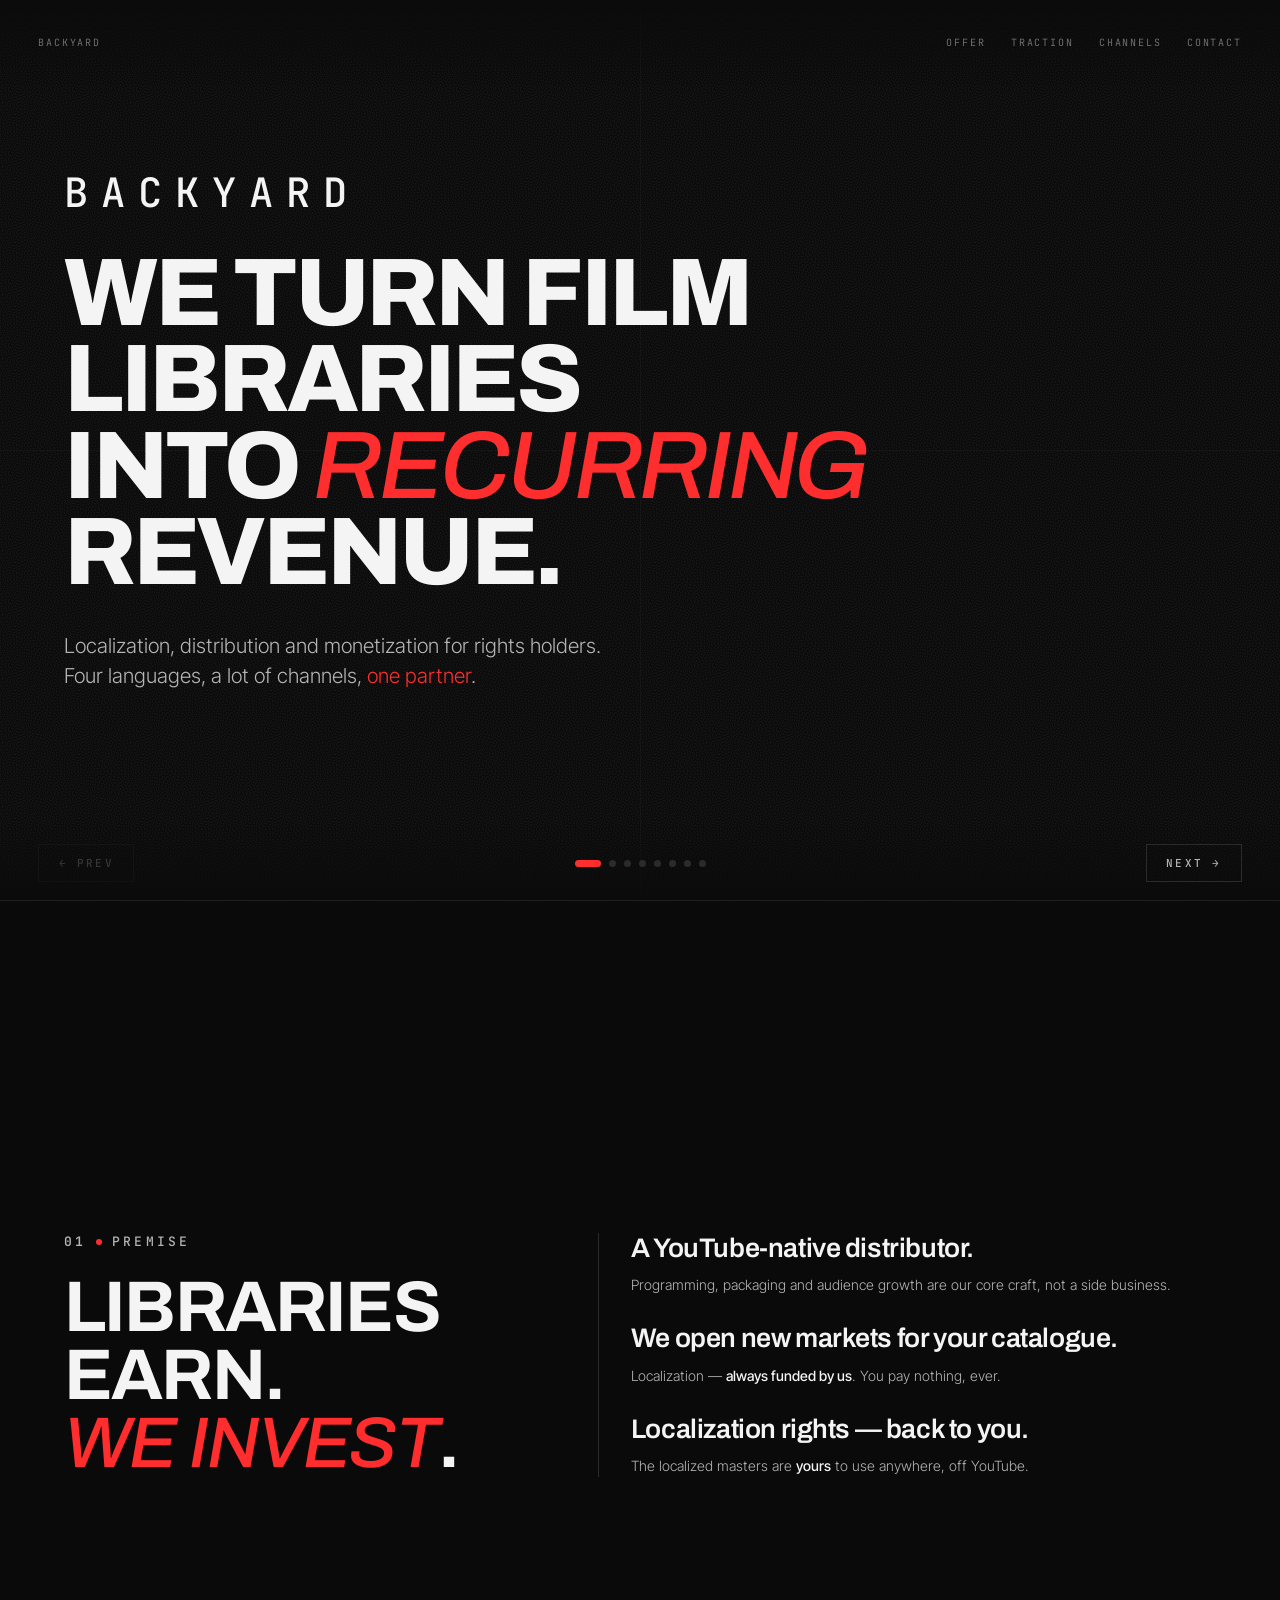
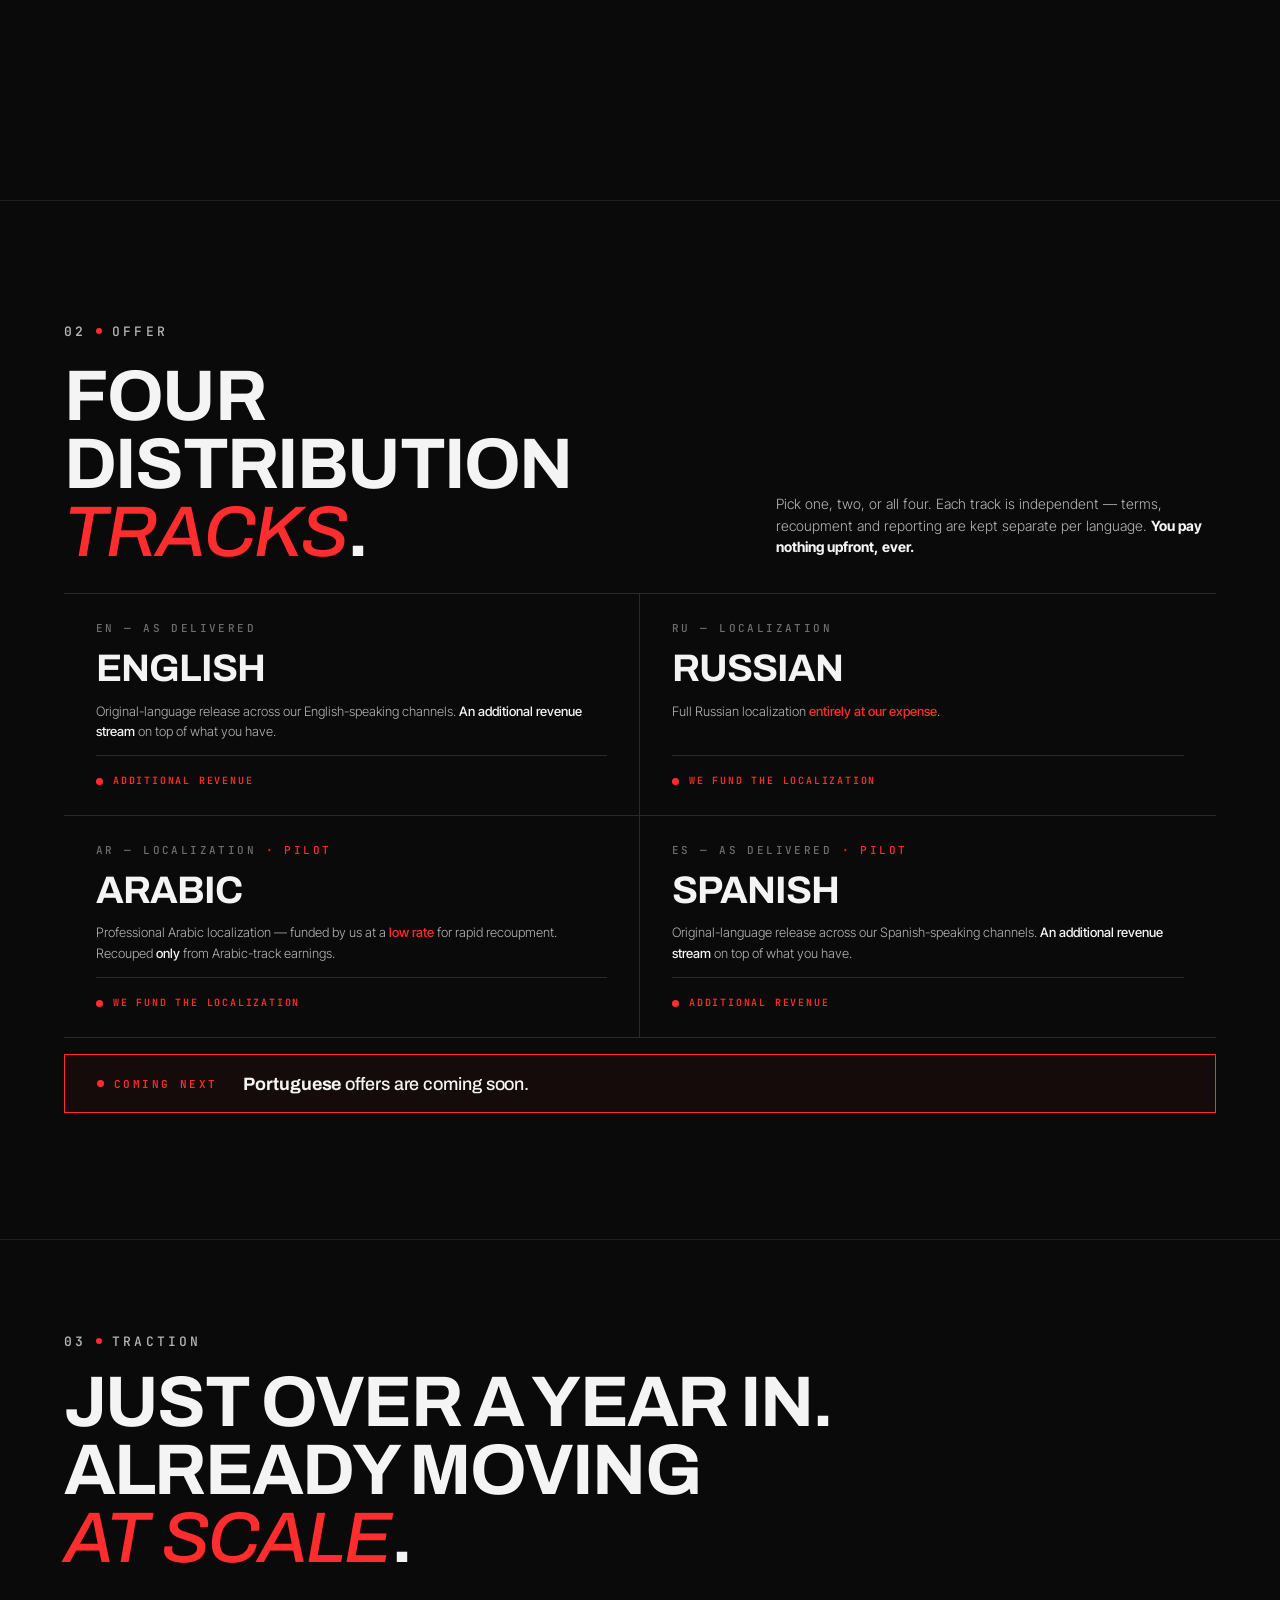
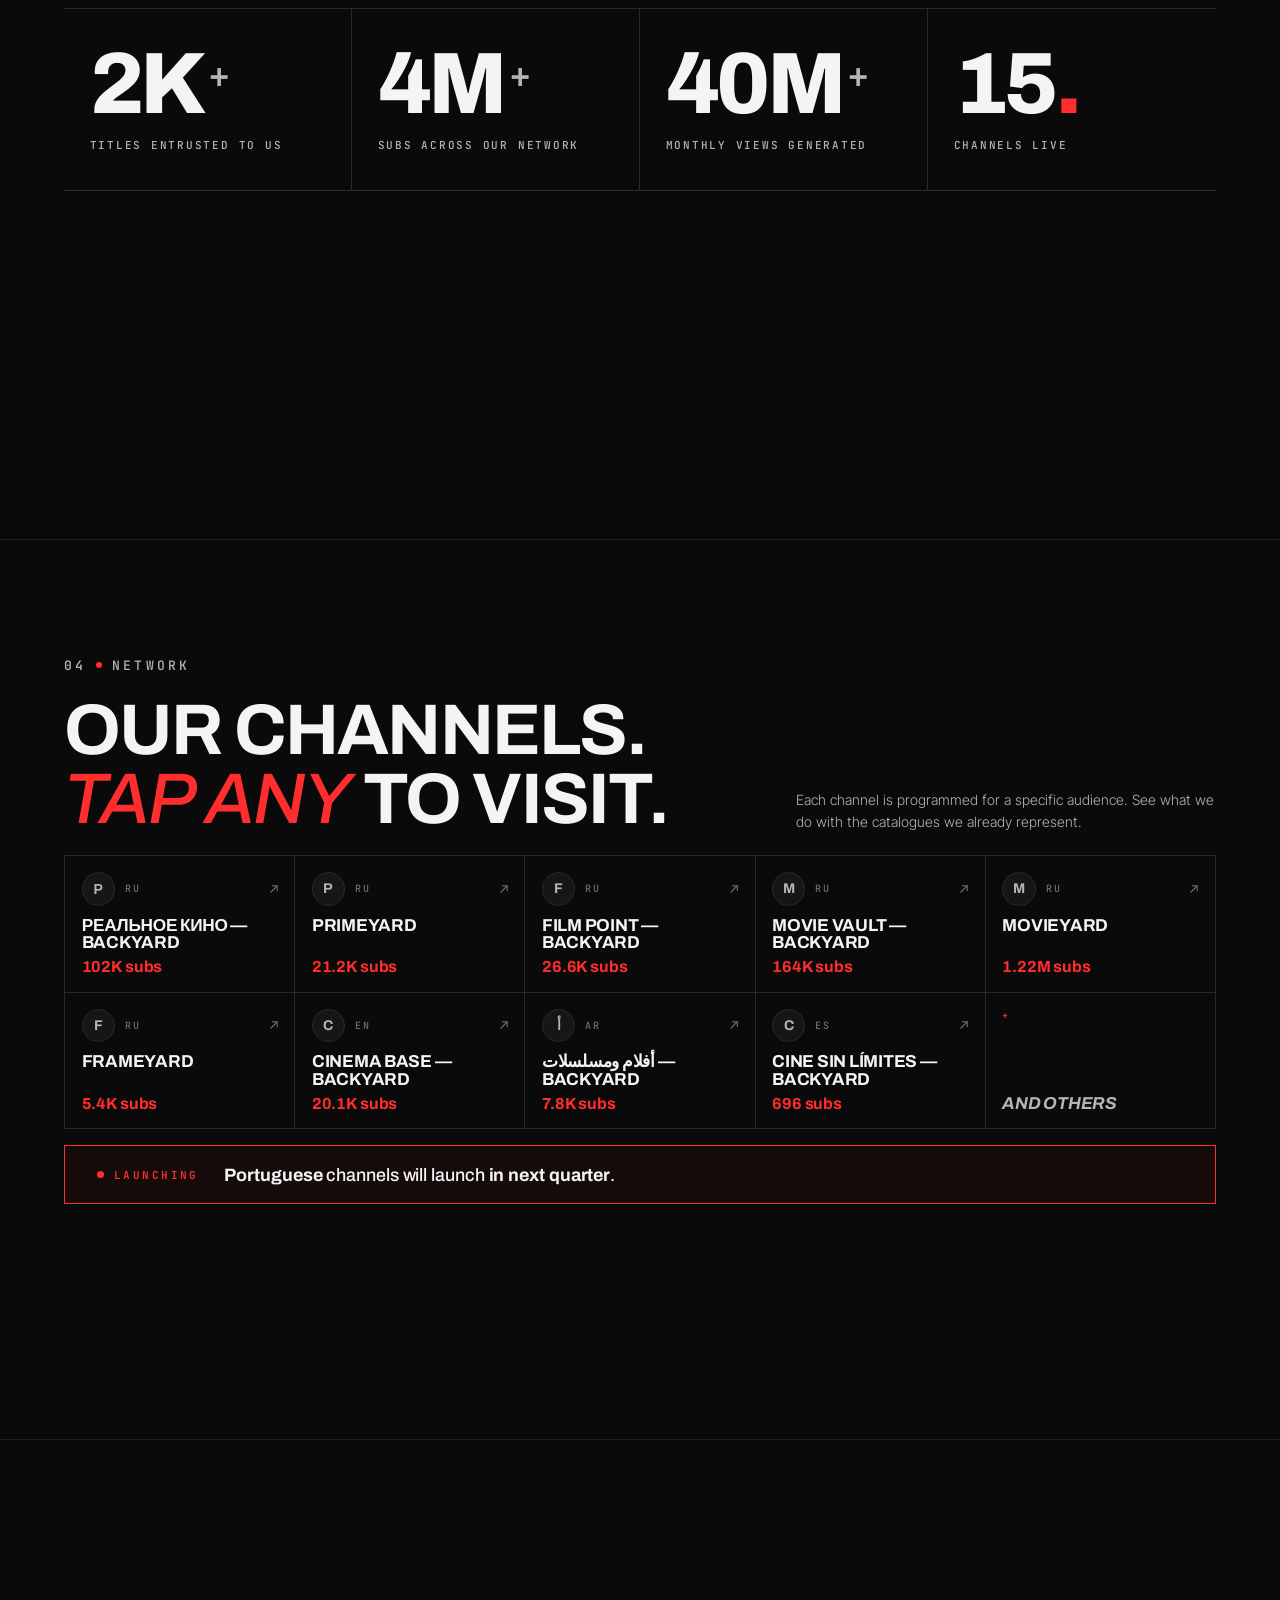
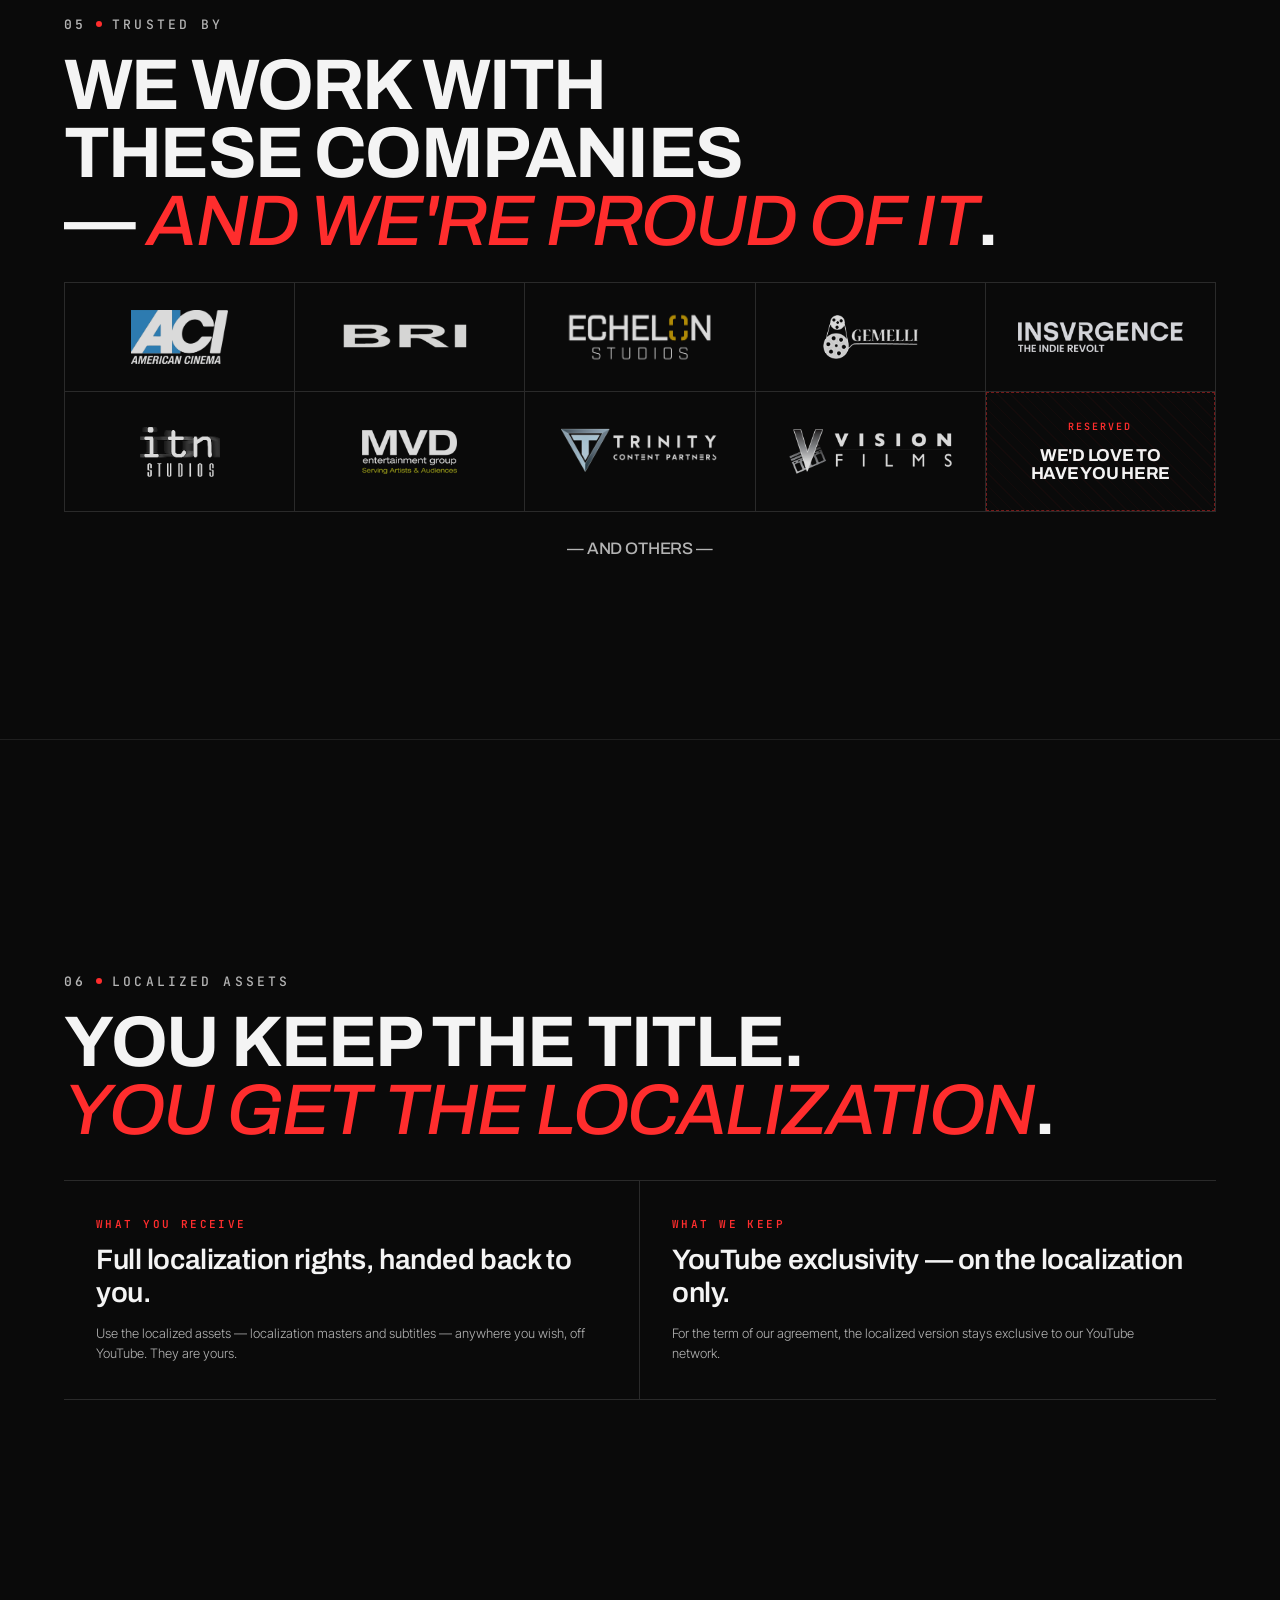
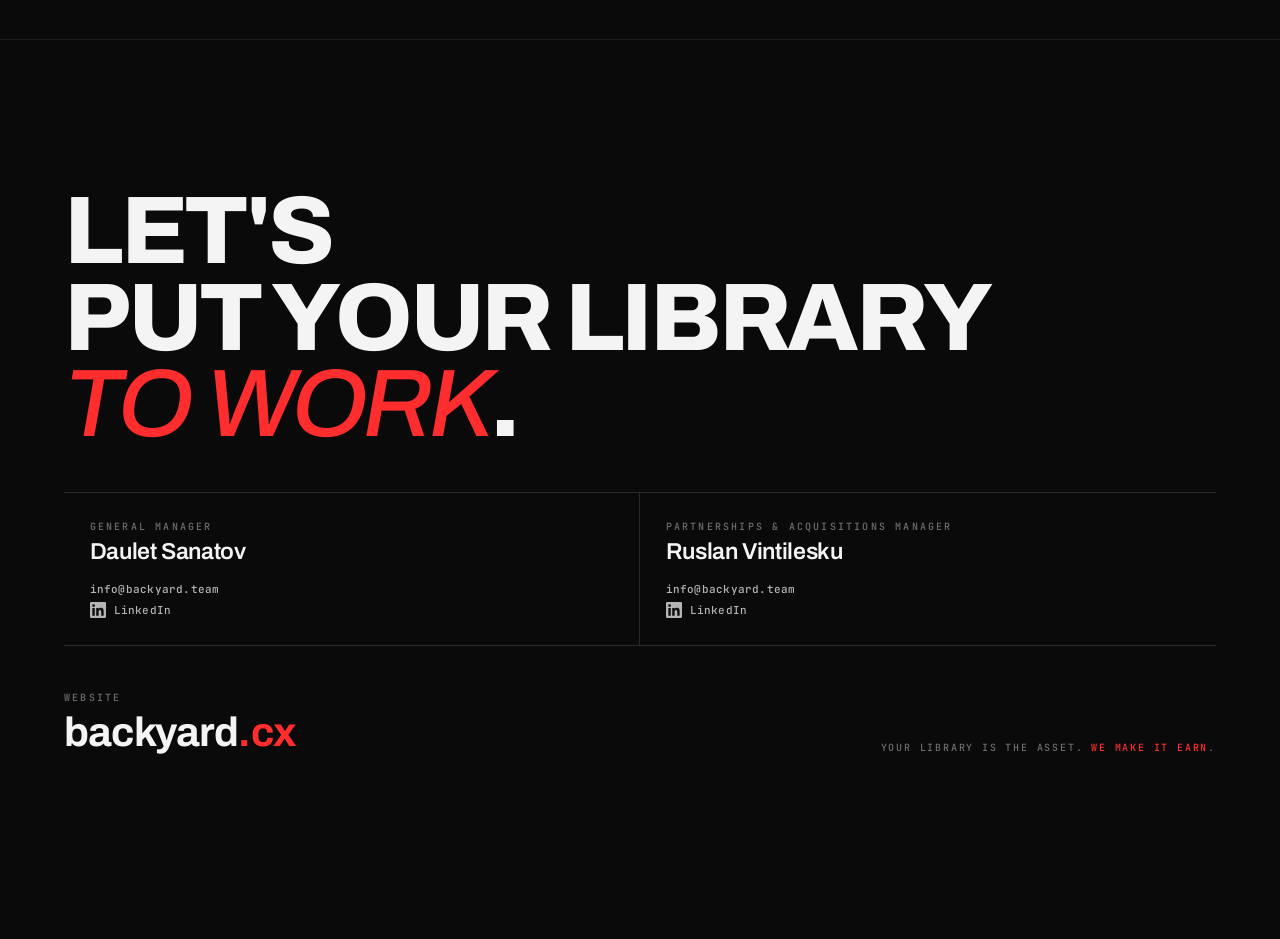
==== commit 3a773d26: "Fallback numbers and channels match the live landing.json (September 2026) The markup still carried " ====
--- a/index.html
+++ b/index.html
@@ -15,13 +15,13 @@
 <link rel="preconnect" href="https://fonts.googleapis.com">
 <link rel="preconnect" href="https://fonts.gstatic.com" crossorigin>
 <link href="https://fonts.googleapis.com/css2?family=Archivo:ital,wght@0,300;0,400;0,500;0,600;0,700;0,800;0,900;1,400;1,500;1,700;1,800&family=Inter+Tight:wght@300;400;500;600;700&family=JetBrains+Mono:wght@400;500&display=swap" rel="stylesheet">
-<link rel="stylesheet" href="assets/styles.css?v=20" />
+<link rel="stylesheet" href="assets/styles.css?v=21" />
 <script>document.documentElement.classList.add('js')</script>
 </head>
 <body>
 
 <header class="chrome">
-  <a class="brand" href="#top">Backyard</a>
+  <a class="brand" href="#top" data-smoke="down">Backyard</a>
   <nav class="right">
     <a href="#offer">Offer</a>
     <a href="#traction">Traction</a>
@@ -124,19 +124,19 @@
     </div>
     <div class="traction-grid anim-in d2">
       <div class="stat">
-        <div class="num"><span data-bind="titles">1.5K</span><span class="small">+</span></div>
+        <div class="num"><span data-bind="titles">2K</span><span class="small">+</span></div>
         <div class="lbl">Titles entrusted to us</div>
       </div>
       <div class="stat">
-        <div class="num"><span data-bind="subscribers_total">3M</span><span class="small">+</span></div>
+        <div class="num"><span data-bind="subscribers_total">4M</span><span class="small">+</span></div>
         <div class="lbl">Subs across our network</div>
       </div>
       <div class="stat">
-        <div class="num"><span data-bind="views">20M</span><span class="small">+</span></div>
+        <div class="num"><span data-bind="views">40M</span><span class="small">+</span></div>
         <div class="lbl">Monthly views generated</div>
       </div>
       <div class="stat">
-        <div class="num"><span data-bind="active_channels">10</span><span class="accent-dot">.</span></div>
+        <div class="num"><span data-bind="active_channels">15</span><span class="accent-dot">.</span></div>
         <div class="lbl">Channels live</div>
       </div>
     </div>
@@ -154,50 +154,50 @@
       </div>
     </div>
     <div class="channels-grid anim-in d2" id="channels-grid">
-      <a class="channel" href="https://www.youtube.com/@horror_backyard" target="_blank" rel="noopener">
-        <div class="row-top"><span class="ch-id"><span class="avatar">H</span><span class="lang-tag">RU</span></span><span class="arrow">↗</span></div>
-        <div class="name">Horroryard</div>
-        <div class="subs">1.6M subs</div>
+      <a class="channel" href="https://www.youtube.com/@realkino_backyard" target="_blank" rel="noopener">
+        <div class="row-top"><span class="ch-id"><span class="avatar">Р</span><span class="lang-tag">RU</span></span><span class="arrow">↗</span></div>
+        <div class="name">Реальное КИНО — Backyard</div>
+        <div class="subs">102K subs</div>
+      </a>
+      <a class="channel" href="https://www.youtube.com/@prime_backyard" target="_blank" rel="noopener">
+        <div class="row-top"><span class="ch-id"><span class="avatar">P</span><span class="lang-tag">RU</span></span><span class="arrow">↗</span></div>
+        <div class="name">Primeyard</div>
+        <div class="subs">21.2K subs</div>
+      </a>
+      <a class="channel" href="https://www.youtube.com/@filmpointbackyard" target="_blank" rel="noopener">
+        <div class="row-top"><span class="ch-id"><span class="avatar">F</span><span class="lang-tag">RU</span></span><span class="arrow">↗</span></div>
+        <div class="name">Film Point — Backyard</div>
+        <div class="subs">26.6K subs</div>
+      </a>
+      <a class="channel" href="https://www.youtube.com/@movievault_backyard" target="_blank" rel="noopener">
+        <div class="row-top"><span class="ch-id"><span class="avatar">M</span><span class="lang-tag">RU</span></span><span class="arrow">↗</span></div>
+        <div class="name">Movie Vault — Backyard</div>
+        <div class="subs">164K subs</div>
       </a>
       <a class="channel" href="https://www.youtube.com/@movie_backyard" target="_blank" rel="noopener">
         <div class="row-top"><span class="ch-id"><span class="avatar">M</span><span class="lang-tag">RU</span></span><span class="arrow">↗</span></div>
         <div class="name">Movieyard</div>
         <div class="subs">1.22M subs</div>
       </a>
-      <a class="channel" href="https://www.youtube.com/channel/UCEGpoUf_ZmP5u5wBGUAXgVg" target="_blank" rel="noopener">
+      <a class="channel" href="https://www.youtube.com/@frame_backyard" target="_blank" rel="noopener">
         <div class="row-top"><span class="ch-id"><span class="avatar">F</span><span class="lang-tag">RU</span></span><span class="arrow">↗</span></div>
-        <div class="name">Films House</div>
-        <div class="subs">276K subs</div>
-      </a>
-      <a class="channel" href="https://www.youtube.com/@MovieVaultMedia" target="_blank" rel="noopener">
-        <div class="row-top"><span class="ch-id"><span class="avatar">M</span><span class="lang-tag">RU</span></span><span class="arrow">↗</span></div>
-        <div class="name">Movie Vault Media</div>
-        <div class="subs">158K subs</div>
-      </a>
-      <a class="channel" href="https://www.youtube.com/@realkino_backyard" target="_blank" rel="noopener">
-        <div class="row-top"><span class="ch-id"><span class="avatar">R</span><span class="lang-tag">RU</span></span><span class="arrow">↗</span></div>
-        <div class="name">Real KINO</div>
-        <div class="subs">64K subs</div>
-      </a>
-      <a class="channel" href="https://www.youtube.com/@morefilmov_backyard" target="_blank" rel="noopener">
-        <div class="row-top"><span class="ch-id"><span class="avatar">M</span><span class="lang-tag">RU</span></span><span class="arrow">↗</span></div>
-        <div class="name">More Filmov</div>
-        <div class="subs">34K subs</div>
-      </a>
-      <a class="channel" href="https://www.youtube.com/@cinema_backyard" target="_blank" rel="noopener">
+        <div class="name">FrameYard</div>
+        <div class="subs">5.4K subs</div>
+      </a>
+      <a class="channel" href="https://www.youtube.com/@cinemabase_backyard" target="_blank" rel="noopener">
         <div class="row-top"><span class="ch-id"><span class="avatar">C</span><span class="lang-tag">EN</span></span><span class="arrow">↗</span></div>
-        <div class="name">Cinemayard</div>
-        <div class="subs">20K subs</div>
-      </a>
-      <a class="channel" href="https://www.youtube.com/@CinemaBase_Backyard" target="_blank" rel="noopener">
-        <div class="row-top"><span class="ch-id"><span class="avatar">C</span><span class="lang-tag">EN</span></span><span class="arrow">↗</span></div>
-        <div class="name">Cinema Base</div>
-        <div class="subs">3K subs</div>
-      </a>
-      <a class="channel" href="https://www.youtube.com/@Storyland_Backyard" target="_blank" rel="noopener">
-        <div class="row-top"><span class="ch-id"><span class="avatar">S</span><span class="lang-tag">EN</span></span><span class="arrow">↗</span></div>
-        <div class="name">Storyland</div>
-        <div class="subs">1K subs</div>
+        <div class="name">Cinema Base — Backyard</div>
+        <div class="subs">20.1K subs</div>
+      </a>
+      <a class="channel" href="https://www.youtube.com/@arabcinema_backyard" target="_blank" rel="noopener">
+        <div class="row-top"><span class="ch-id"><span class="avatar">أ</span><span class="lang-tag">AR</span></span><span class="arrow">↗</span></div>
+        <div class="name">أفلام ومسلسلات — Backyard</div>
+        <div class="subs">7.8K subs</div>
+      </a>
+      <a class="channel" href="https://www.youtube.com/@cinesinlimites_backyard" target="_blank" rel="noopener">
+        <div class="row-top"><span class="ch-id"><span class="avatar">C</span><span class="lang-tag">ES</span></span><span class="arrow">↗</span></div>
+        <div class="name">Cine Sin Límites — Backyard</div>
+        <div class="subs">696 subs</div>
       </a>
       <div class="channel more">
         <div class="row-top"><span class="lang-tag">+</span></div>
@@ -288,7 +288,7 @@
     <div class="web anim-in d3">
       <div class="url-block">
         <span class="url-label">Website</span>
-        <a class="url" href="#top">backyard<span class="accent">.cx</span></a>
+        <a class="url" href="#top" data-smoke="up">backyard<span class="accent">.cx</span></a>
       </div>
       <span class="tagline" style="font-family:var(--mono);font-style:normal;font-weight:500;font-size:var(--fs-mono-small);letter-spacing:.18em;text-transform:uppercase;color:var(--ink-muted)">Your library is the asset. <span class="accent">We make it earn</span>.</span>
     </div>
@@ -307,11 +307,11 @@
 <script>
   // Fluid trail behind the cursor or finger; off when the visitor prefers reduced motion.
   if (!matchMedia('(prefers-reduced-motion: reduce)').matches) {
-    const s = document.createElement('script'); s.src = 'assets/fluid.js?v=20'; s.defer = true; document.body.appendChild(s);
+    const s = document.createElement('script'); s.src = 'assets/fluid.js?v=21'; s.defer = true; document.body.appendChild(s);
   } else {
     document.getElementById('fluid').remove();
   }
 </script>
-<script src="assets/app.js?v=20" defer></script>
+<script src="assets/app.js?v=21" defer></script>
 </body>
 </html>
--- a/assets/styles.css
+++ b/assets/styles.css
@@ -73,8 +73,7 @@
     gap:16px;
     background:linear-gradient(to bottom, rgba(10,10,10,.95), rgba(10,10,10,0));
   }
-  .chrome .brand{display:flex;align-items:center;gap:12px;color:var(--ink-muted);transition:color .25s}
-  .chrome .brand:hover{color:var(--ink)}
+  .chrome .brand{display:flex;align-items:center;gap:12px;color:var(--ink-muted)}
   .chrome .right{display:flex;align-items:center;gap:clamp(14px,2vw,28px);flex-wrap:wrap;justify-content:flex-end}
   .chrome .right a{transition:color .25s}
   .chrome .right a:hover,.chrome .right a.active{color:var(--ink)}
@@ -297,20 +296,21 @@
   .contact .web{display:flex;align-items:flex-end;justify-content:space-between;margin-top:clamp(20px,3vh,36px);padding-top:clamp(14px,2vh,24px);gap:24px;flex-wrap:wrap}
   .contact .web .url-block{display:flex;flex-direction:column;gap:6px}
   .contact .web .url-label{font-family:var(--mono);font-size:var(--fs-mono-small);letter-spacing:.22em;text-transform:uppercase;color:var(--ink-muted);font-weight:500}
-  .contact .web .url{font-family:var(--display);font-size:clamp(28px,3.2vw,44px);font-weight:700;letter-spacing:-.02em;text-transform:lowercase;transition:color .25s}
-  .contact .web .url:hover{color:var(--accent)}
+  .contact .web .url{font-family:var(--display);font-size:clamp(28px,3.2vw,44px);font-weight:700;letter-spacing:-.02em;text-transform:lowercase}
   .contact .web .url .accent{color:var(--accent)}
-  /* Site links (Backyard top left, backyard.cx on the last slide): on hover they heat up like the cursor orb,
-     white-hot letters with a red glow that builds up, then cools down when the cursor leaves */
-  .chrome .brand,.contact .web .url{
-    text-shadow:0 0 0 rgba(255,255,255,0),0 0 0 rgba(255,45,45,0),0 0 0 rgba(255,45,45,0),0 0 0 rgba(255,45,45,0),0 0 0 rgba(255,45,45,0);
-    transition:color .9s ease-out,text-shadow .9s ease-out}
-  .contact .web .url .accent{transition:color .9s ease-out}
-  .chrome .brand:hover,.contact .web .url:hover{color:#fff;
-    text-shadow:0 0 .04em #fff,0 0 .15em rgba(255,45,45,1),0 0 .35em rgba(255,45,45,1),0 0 .8em rgba(255,45,45,.85),0 0 1.8em rgba(255,45,45,.6);
-    transition:color 1.2s cubic-bezier(.3,0,.2,1),text-shadow 1.2s cubic-bezier(.3,0,.2,1)}
-  .contact .web .url:hover .accent{color:#fff;transition:color 1.2s cubic-bezier(.3,0,.2,1)}
-  @media (prefers-reduced-motion: reduce){.chrome .brand,.contact .web .url,.contact .web .url .accent{transition:none!important}}
+  /* Site links (Backyard top left, backyard.cx on the last slide) heat up like the cursor orb:
+     app.js raises --heat from 0 to 1 the longer the cursor stays on them (and lowers it after),
+     the letters go white-hot and the red glow grows; fluid.js adds smoke rising from the letters. */
+  .chrome .brand,.contact .web .url{--heat:0;
+    text-shadow:
+      0 0 calc(var(--heat) * .04em) rgba(255,255,255,var(--heat)),
+      0 0 calc(var(--heat) * .15em) rgba(255,45,45,var(--heat)),
+      0 0 calc(var(--heat) * .4em) rgba(255,45,45,var(--heat)),
+      0 0 calc(var(--heat) * 1em) rgba(255,45,45,calc(var(--heat) * .85)),
+      0 0 calc(var(--heat) * 2.2em) rgba(255,45,45,calc(var(--heat) * .6))}
+  .chrome .brand{color:color-mix(in srgb, #fff calc(var(--heat) * 100%), var(--ink-muted))}
+  .contact .web .url{color:color-mix(in srgb, #fff calc(var(--heat) * 100%), var(--ink))}
+  .contact .web .url .accent{color:color-mix(in srgb, #fff calc(var(--heat) * 100%), var(--accent))}
   .contact .web .tagline{
     font-family:var(--display);font-style:italic;font-weight:500;
     font-size:clamp(16px,1.5vw,22px);letter-spacing:-.005em;
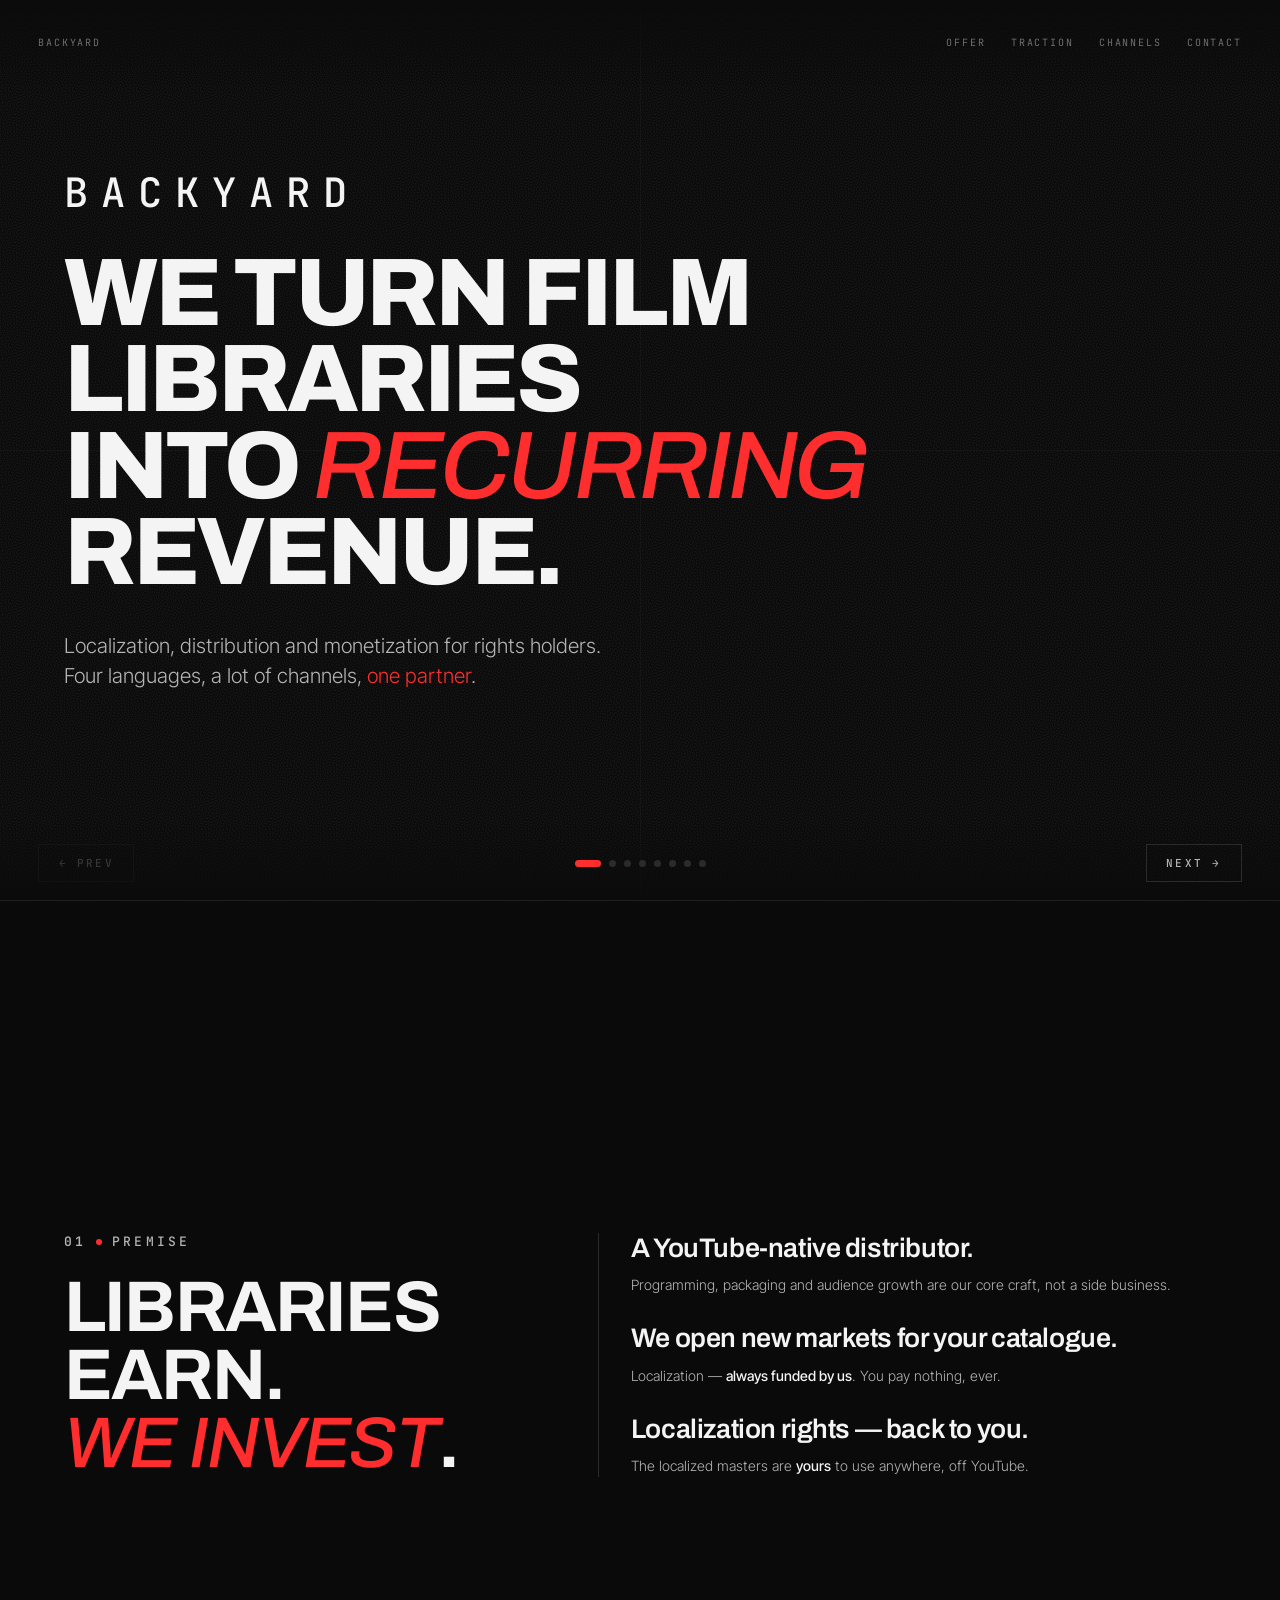
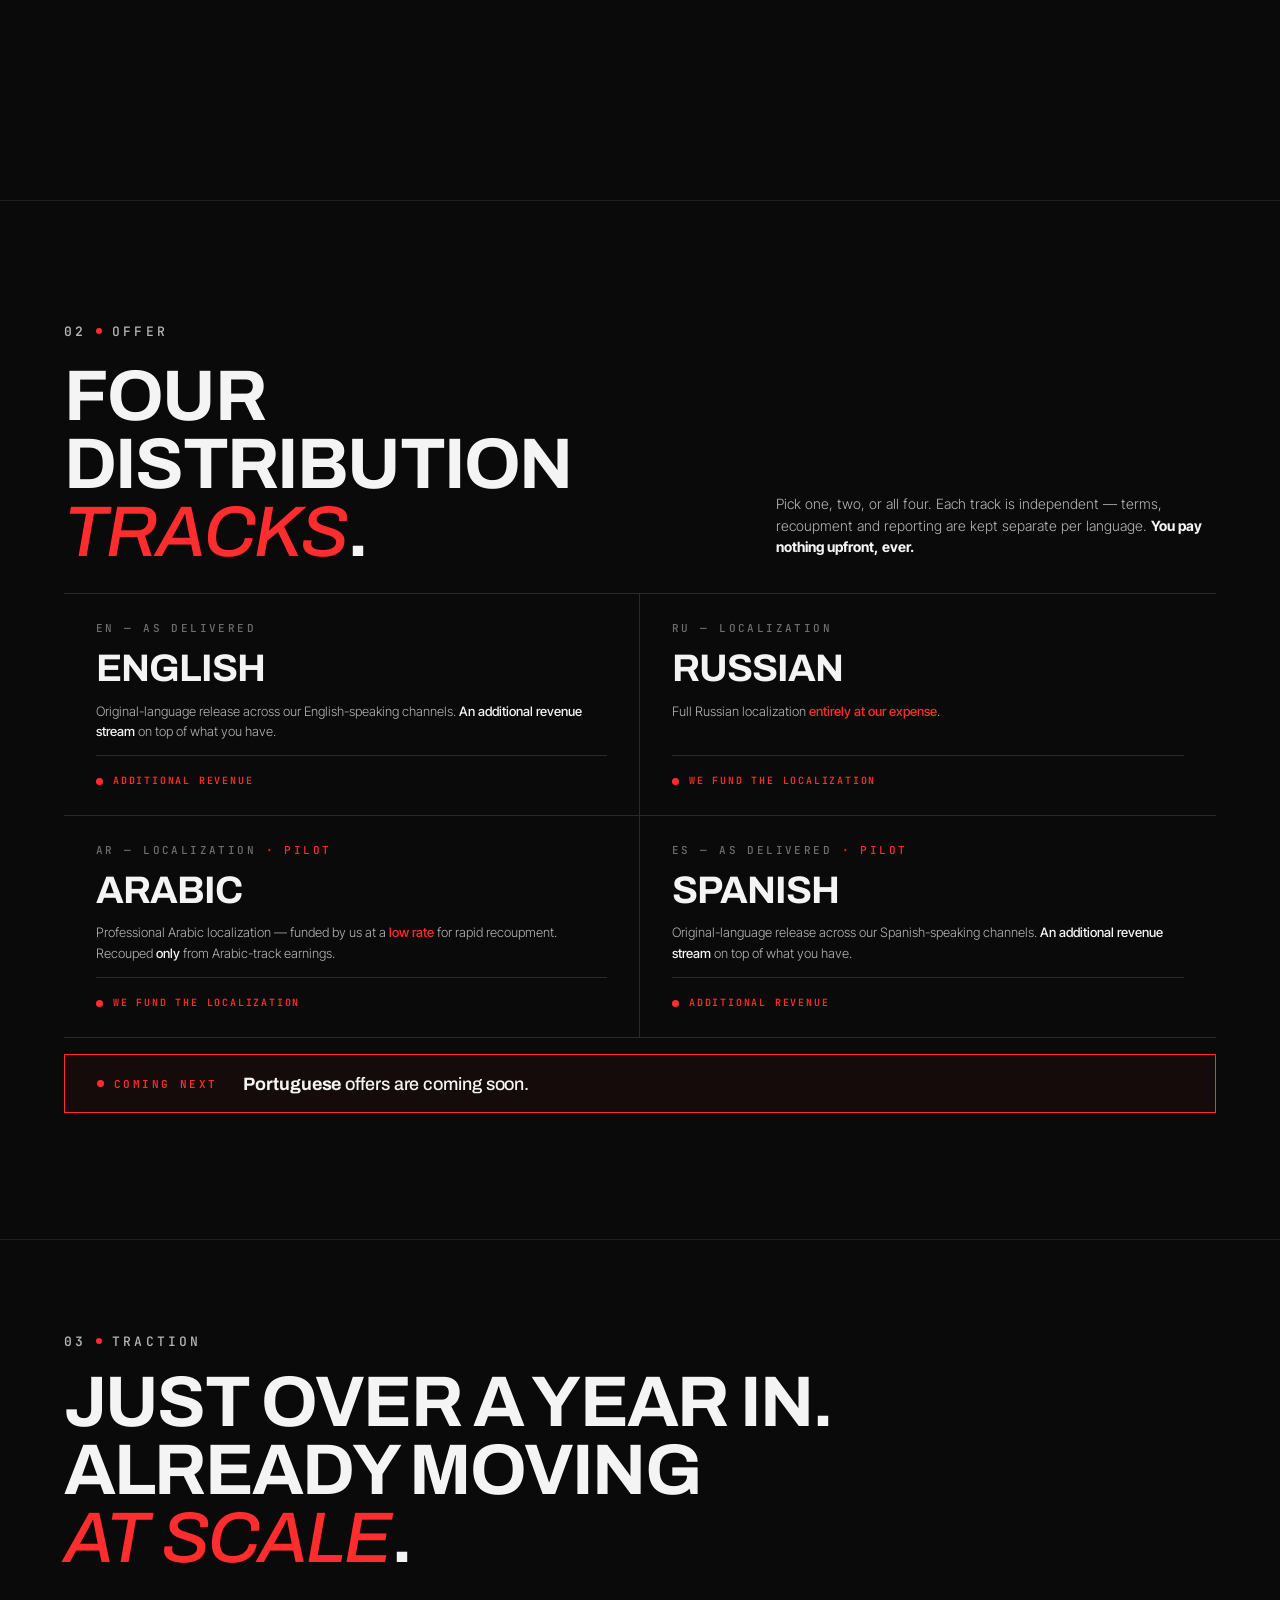
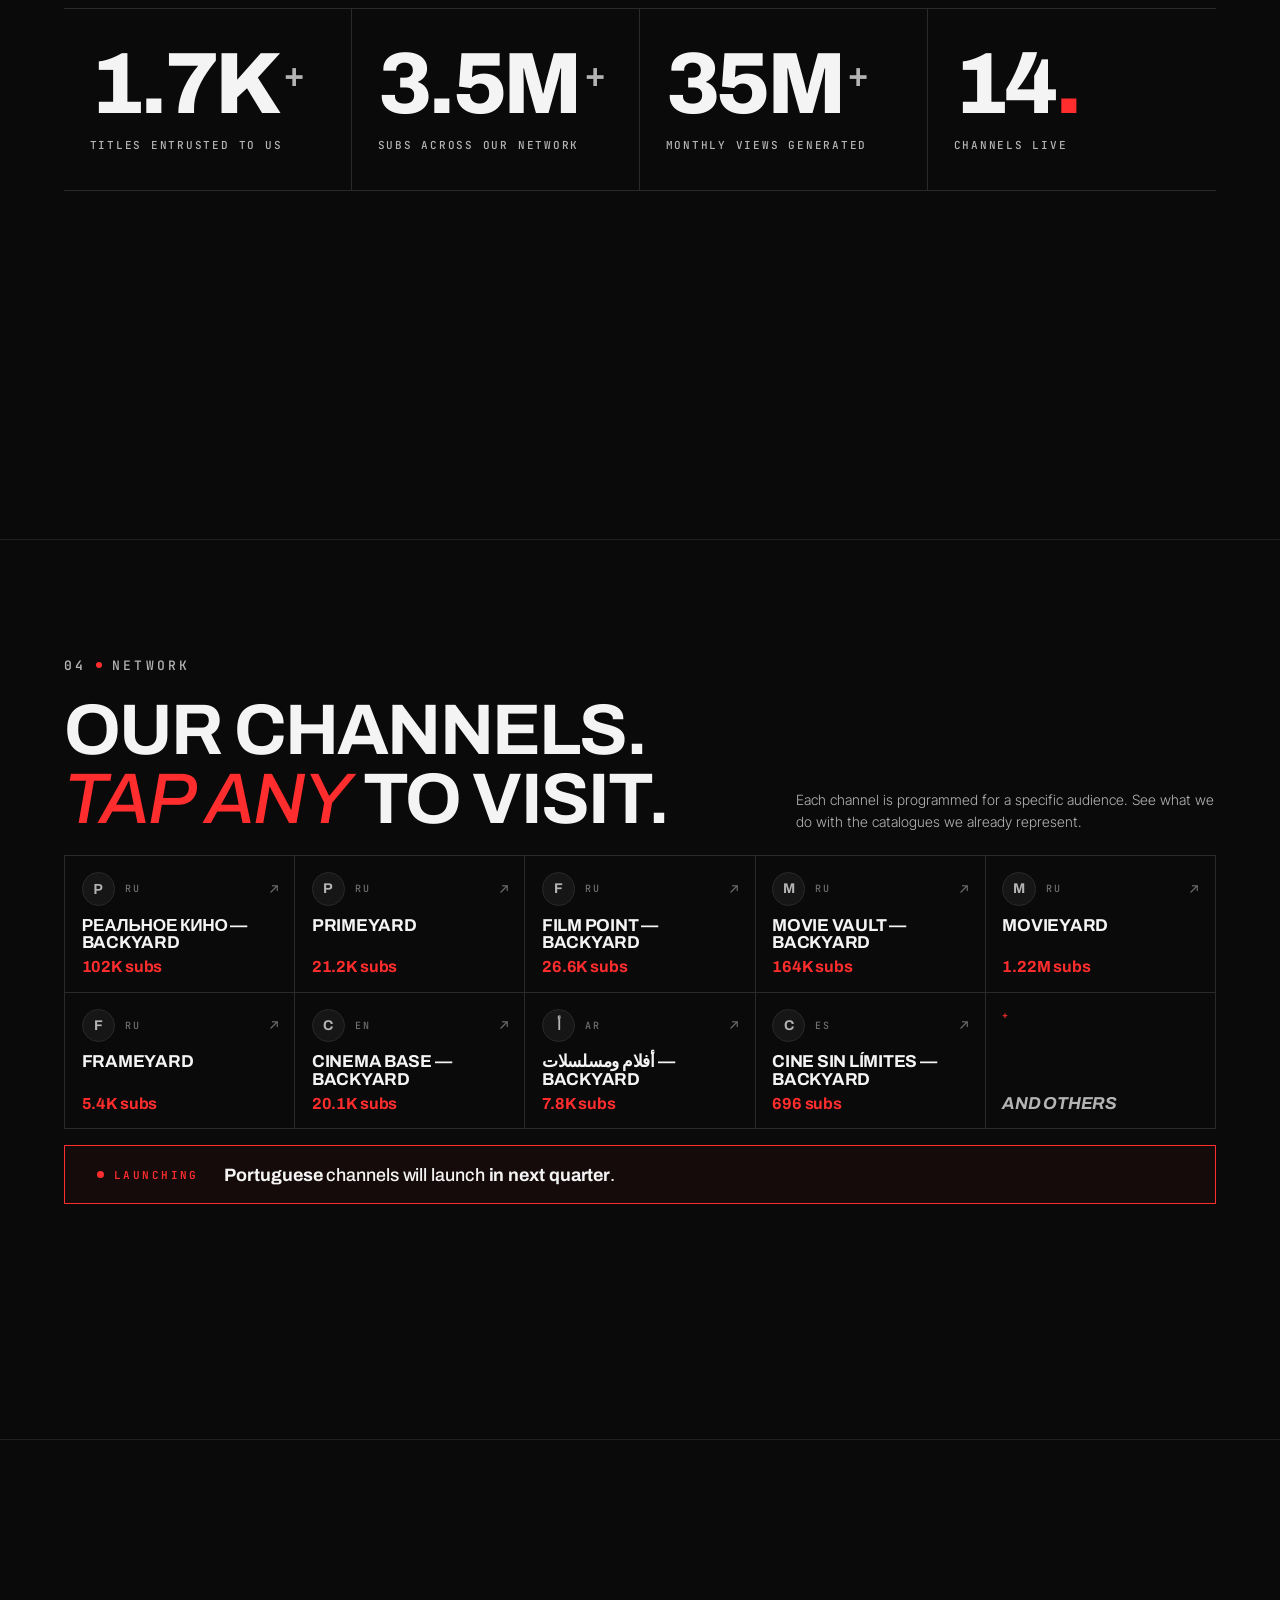
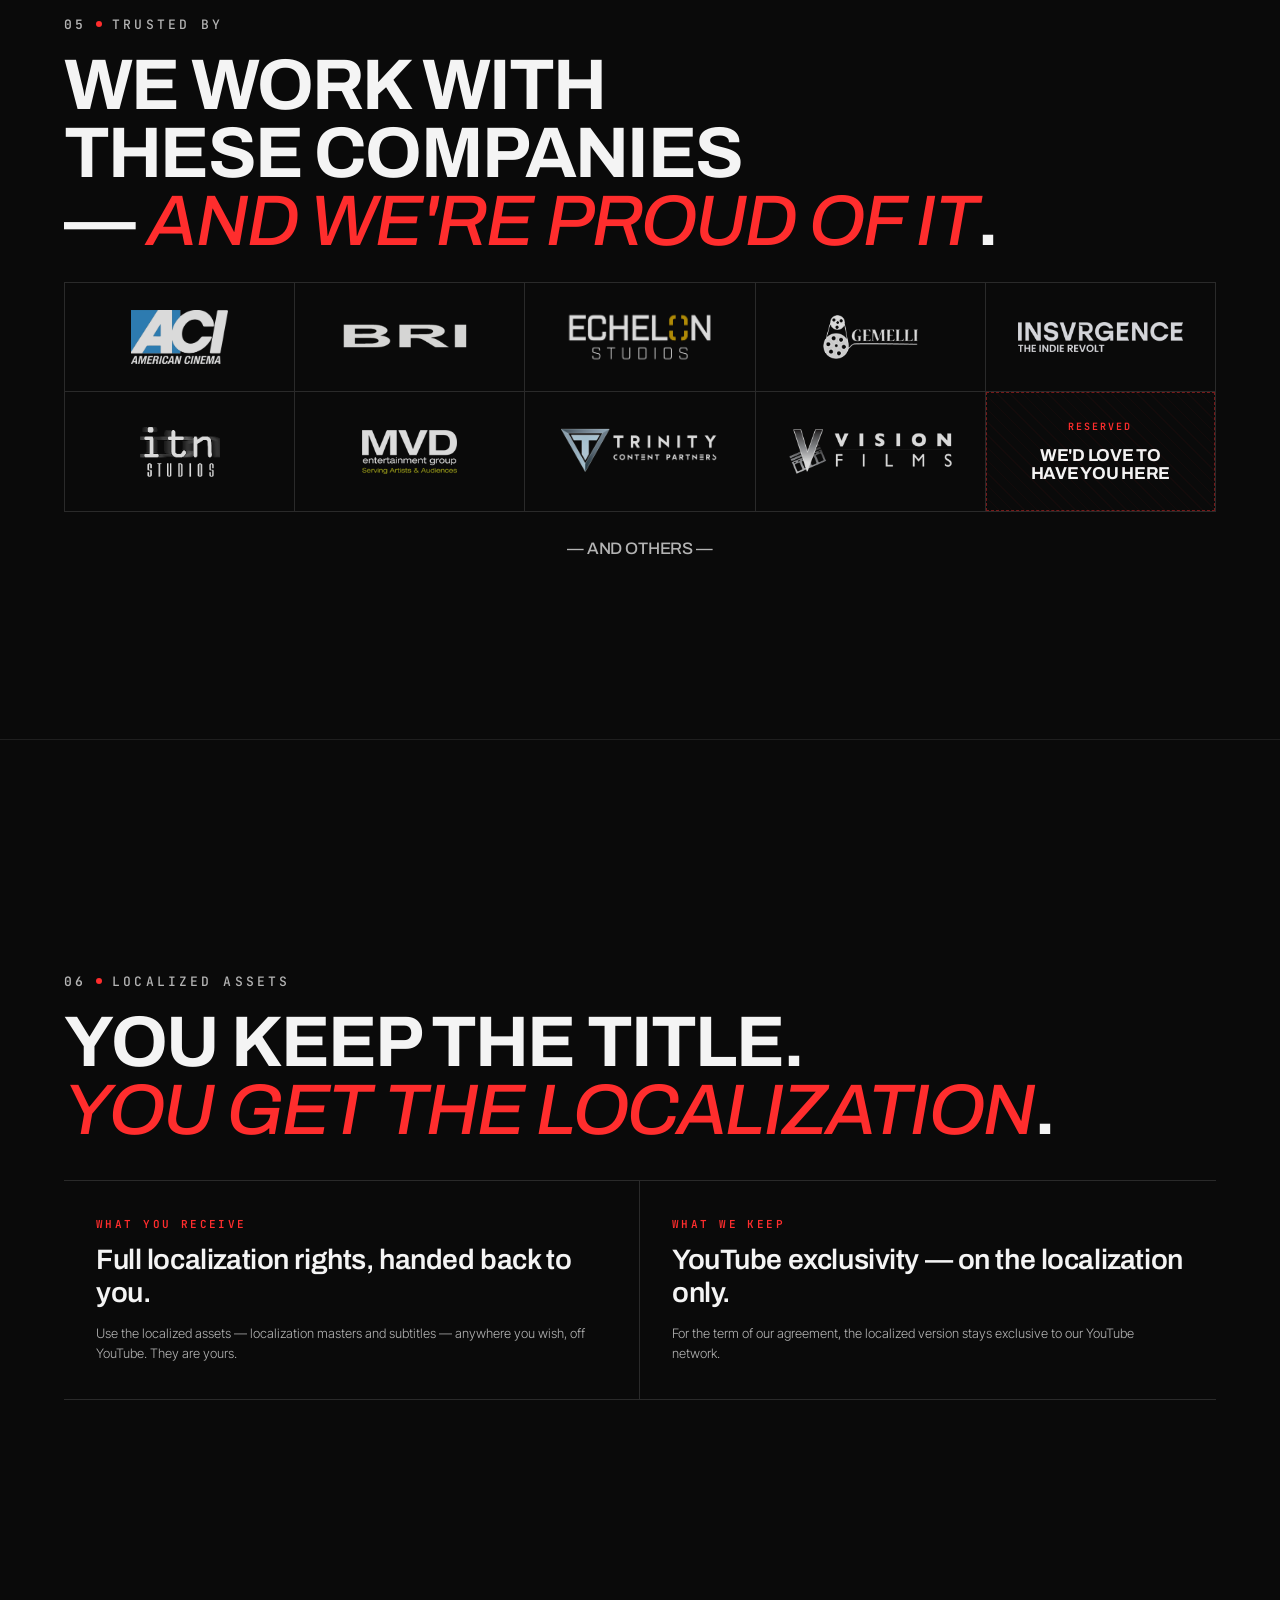
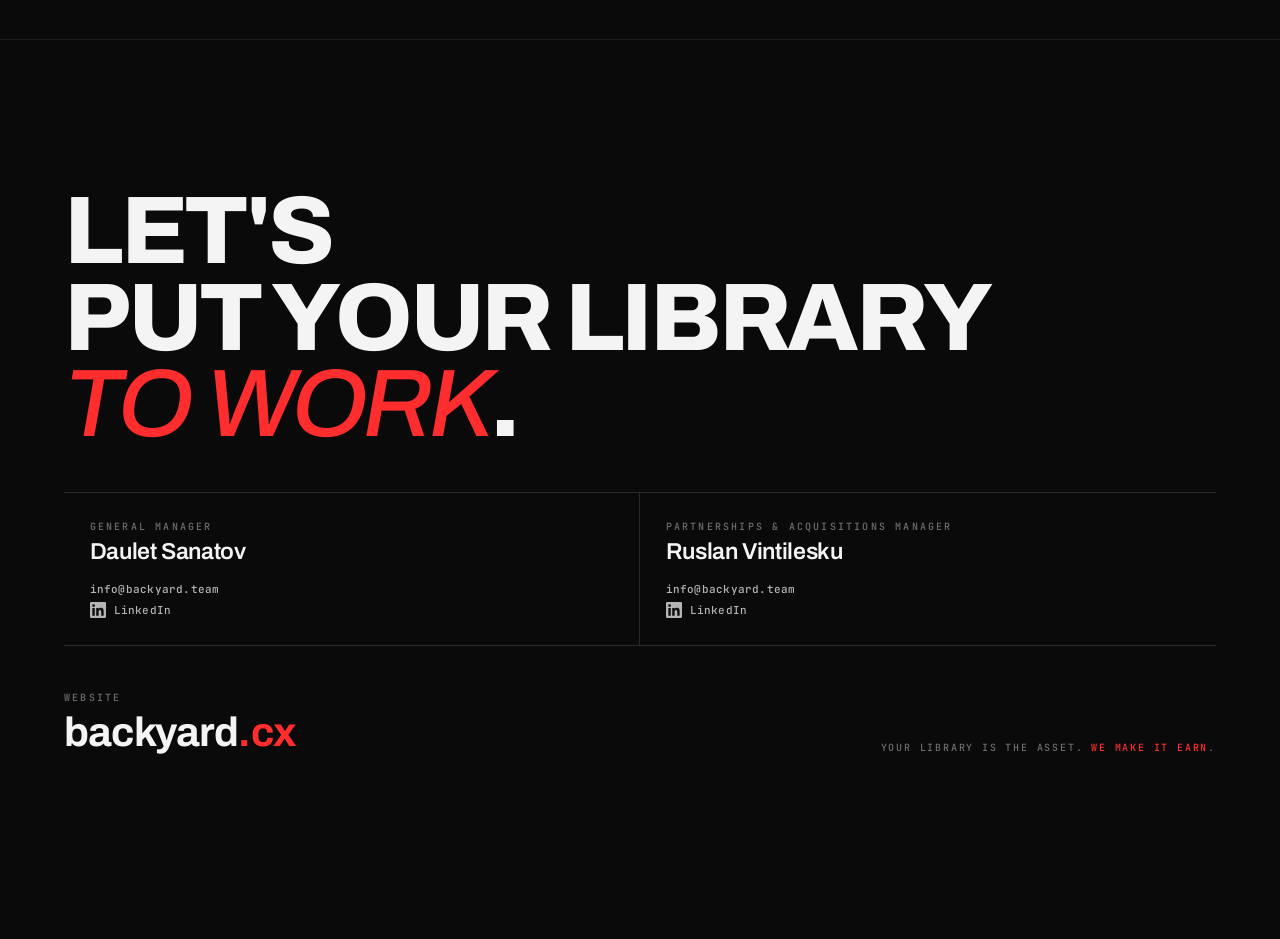
==== commit 976d3414: "Figures shown rounded down: 3.5M+ subscribers, 35M+ views, 14 channels, 1.7K+ titles The worker now " ====
--- a/index.html
+++ b/index.html
@@ -15,7 +15,7 @@
 <link rel="preconnect" href="https://fonts.googleapis.com">
 <link rel="preconnect" href="https://fonts.gstatic.com" crossorigin>
 <link href="https://fonts.googleapis.com/css2?family=Archivo:ital,wght@0,300;0,400;0,500;0,600;0,700;0,800;0,900;1,400;1,500;1,700;1,800&family=Inter+Tight:wght@300;400;500;600;700&family=JetBrains+Mono:wght@400;500&display=swap" rel="stylesheet">
-<link rel="stylesheet" href="assets/styles.css?v=21" />
+<link rel="stylesheet" href="assets/styles.css?v=22" />
 <script>document.documentElement.classList.add('js')</script>
 </head>
 <body>
@@ -124,19 +124,19 @@
     </div>
     <div class="traction-grid anim-in d2">
       <div class="stat">
-        <div class="num"><span data-bind="titles">2K</span><span class="small">+</span></div>
+        <div class="num"><span data-bind="titles">1.7K</span><span class="small">+</span></div>
         <div class="lbl">Titles entrusted to us</div>
       </div>
       <div class="stat">
-        <div class="num"><span data-bind="subscribers_total">4M</span><span class="small">+</span></div>
+        <div class="num"><span data-bind="subscribers_total">3.5M</span><span class="small">+</span></div>
         <div class="lbl">Subs across our network</div>
       </div>
       <div class="stat">
-        <div class="num"><span data-bind="views">40M</span><span class="small">+</span></div>
+        <div class="num"><span data-bind="views">35M</span><span class="small">+</span></div>
         <div class="lbl">Monthly views generated</div>
       </div>
       <div class="stat">
-        <div class="num"><span data-bind="active_channels">15</span><span class="accent-dot">.</span></div>
+        <div class="num"><span data-bind="active_channels">14</span><span class="accent-dot">.</span></div>
         <div class="lbl">Channels live</div>
       </div>
     </div>
@@ -307,11 +307,11 @@
 <script>
   // Fluid trail behind the cursor or finger; off when the visitor prefers reduced motion.
   if (!matchMedia('(prefers-reduced-motion: reduce)').matches) {
-    const s = document.createElement('script'); s.src = 'assets/fluid.js?v=21'; s.defer = true; document.body.appendChild(s);
+    const s = document.createElement('script'); s.src = 'assets/fluid.js?v=22'; s.defer = true; document.body.appendChild(s);
   } else {
     document.getElementById('fluid').remove();
   }
 </script>
-<script src="assets/app.js?v=21" defer></script>
+<script src="assets/app.js?v=22" defer></script>
 </body>
 </html>
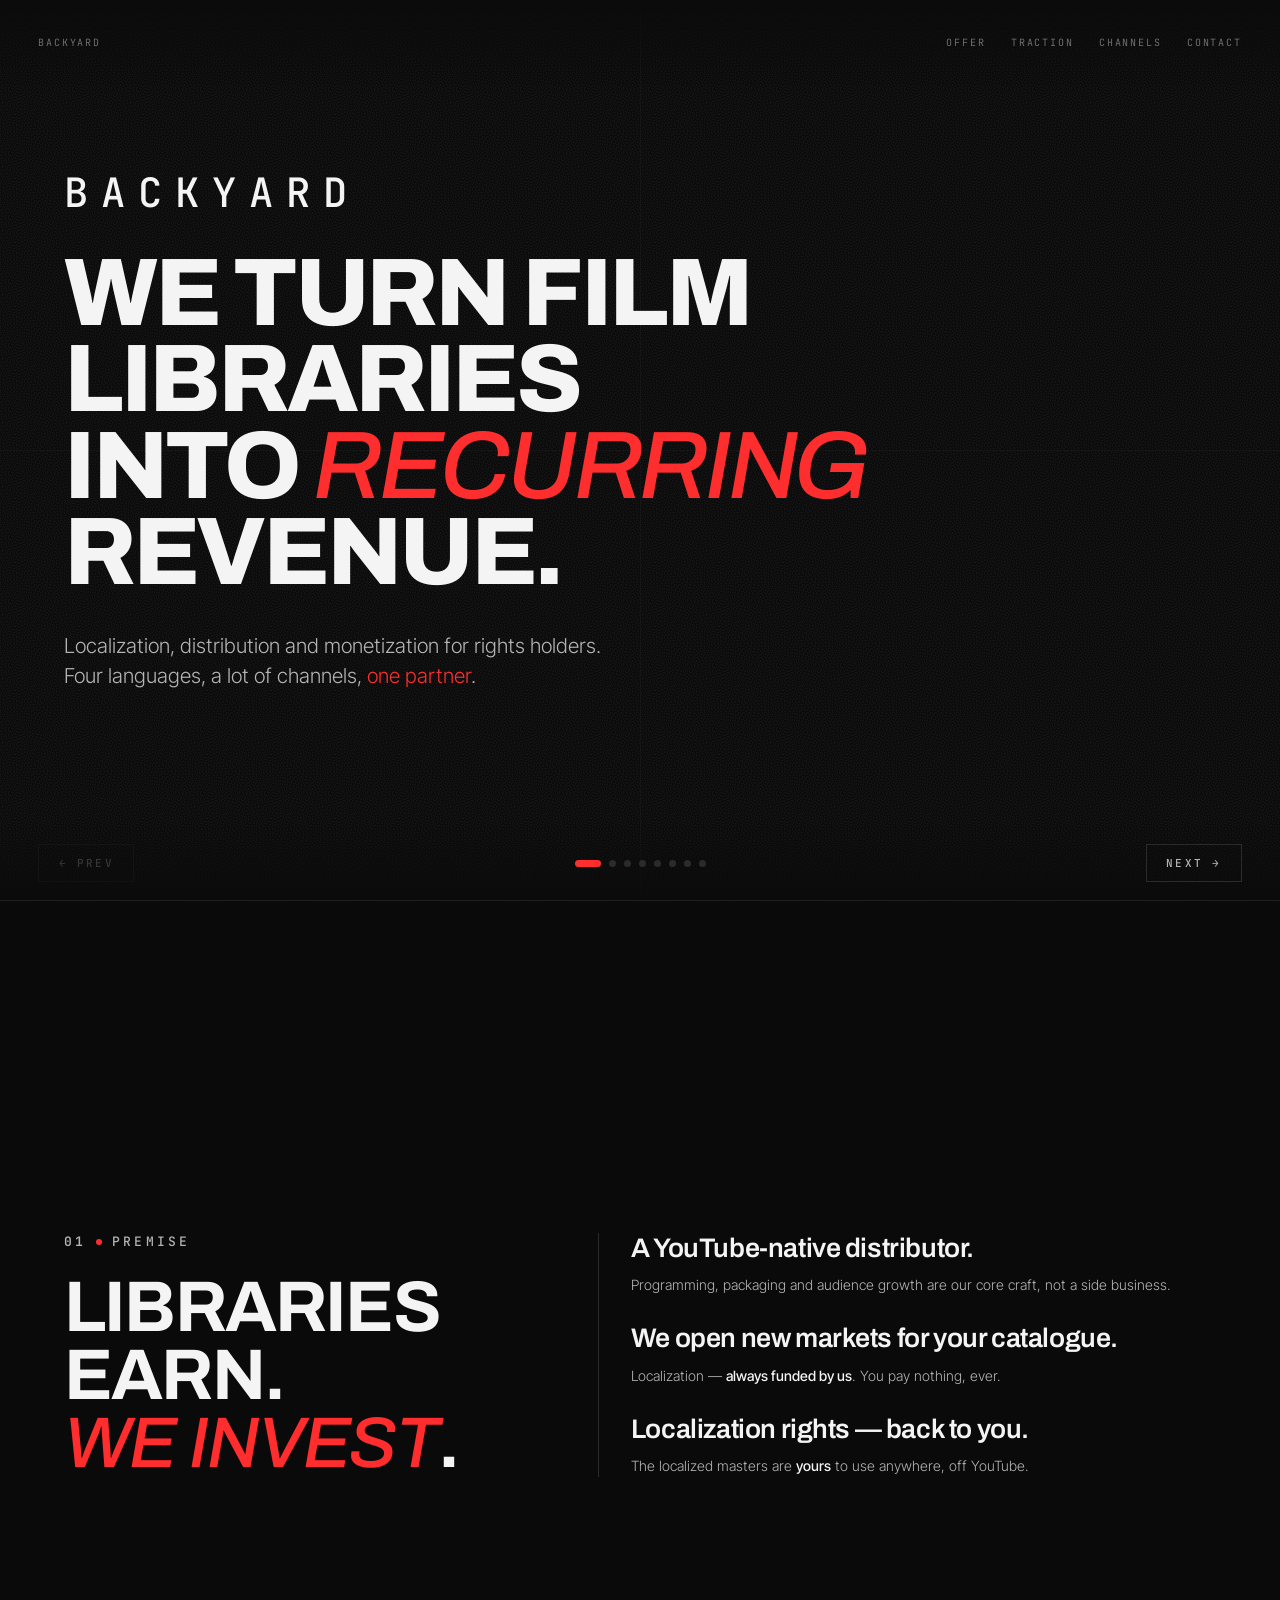
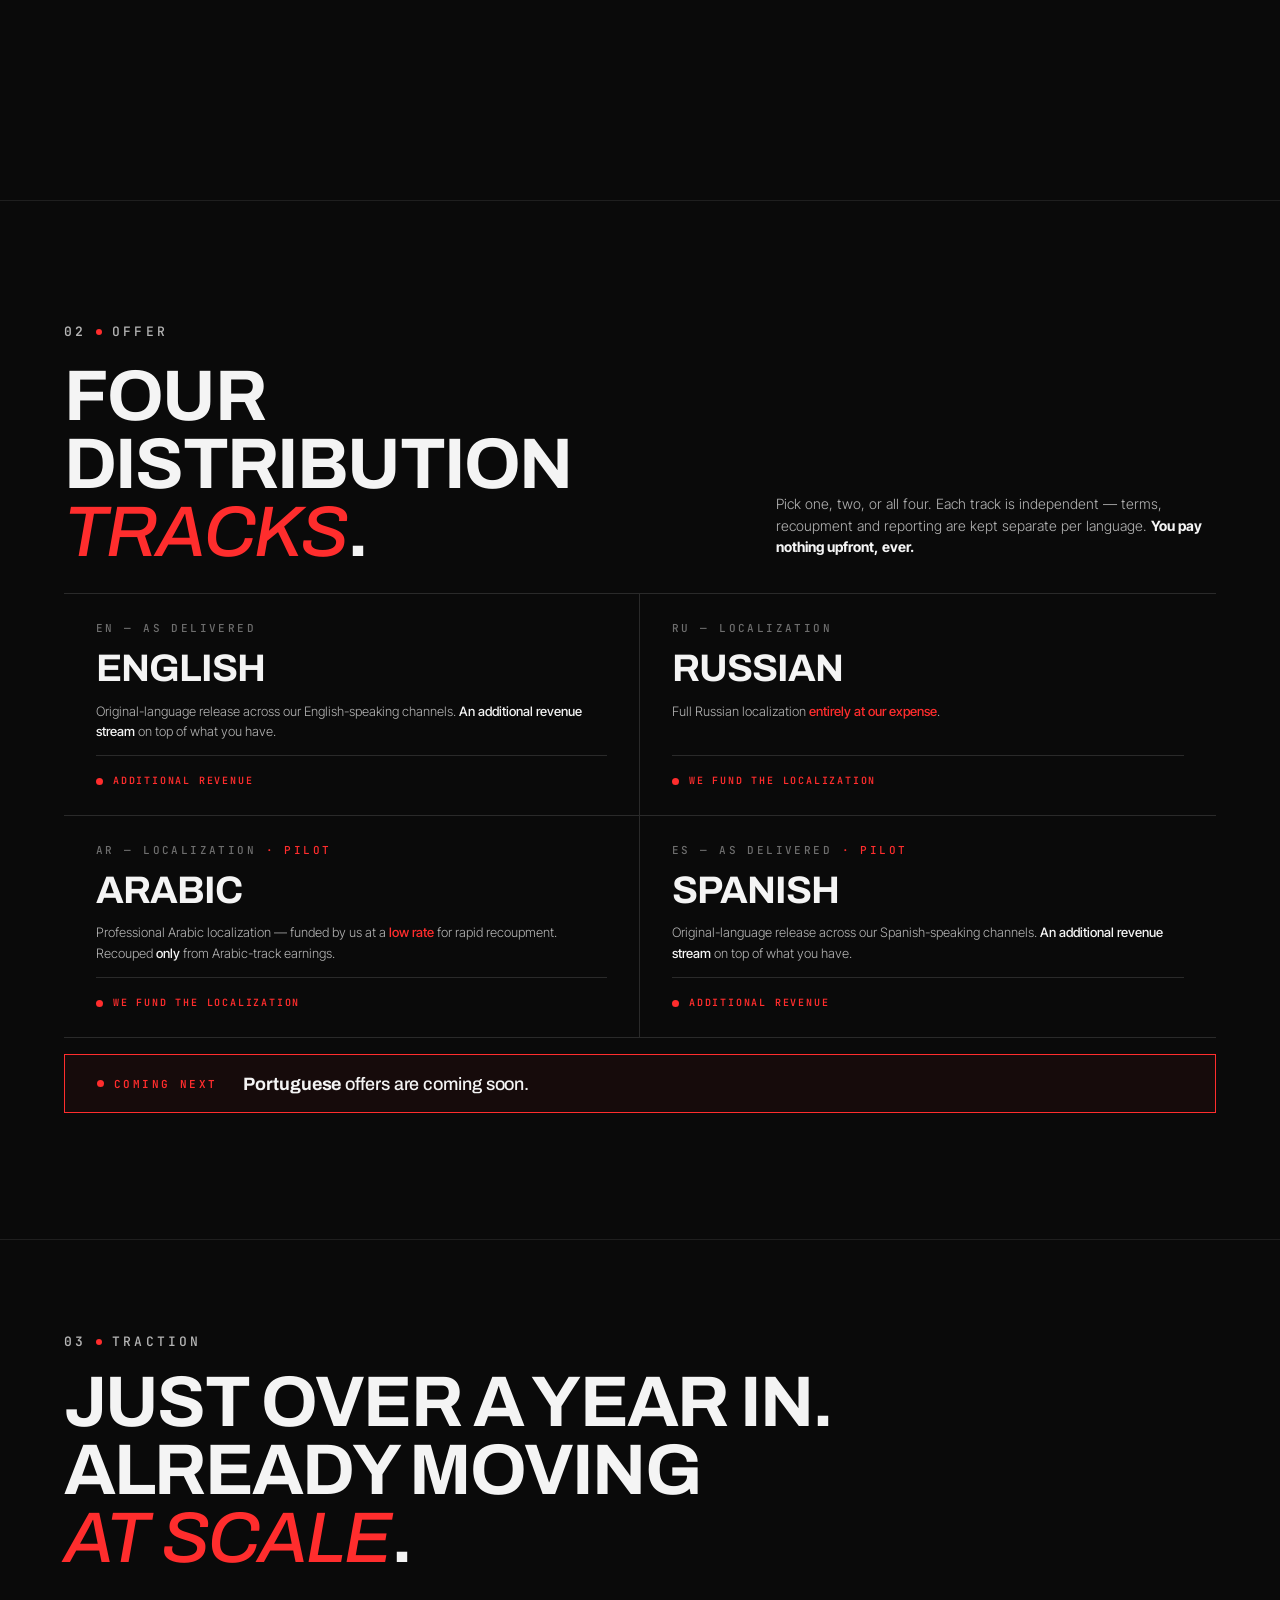
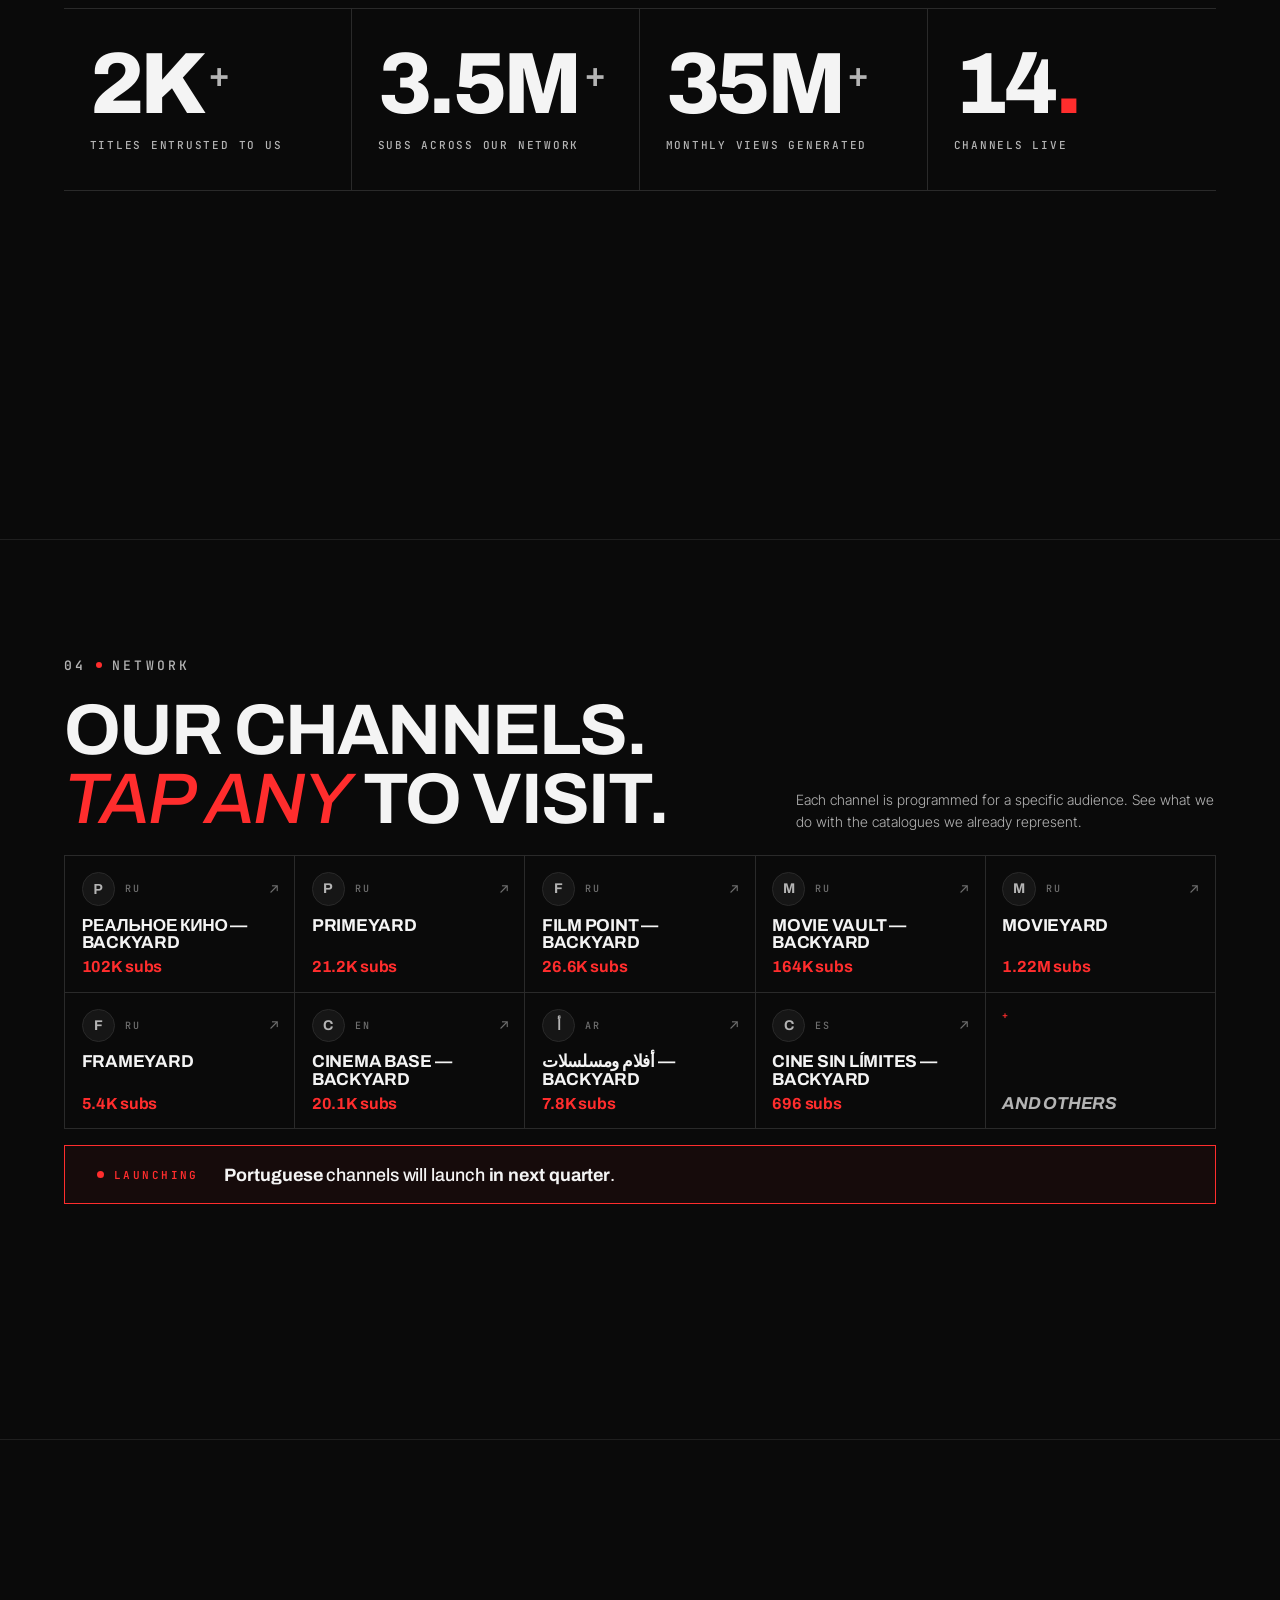
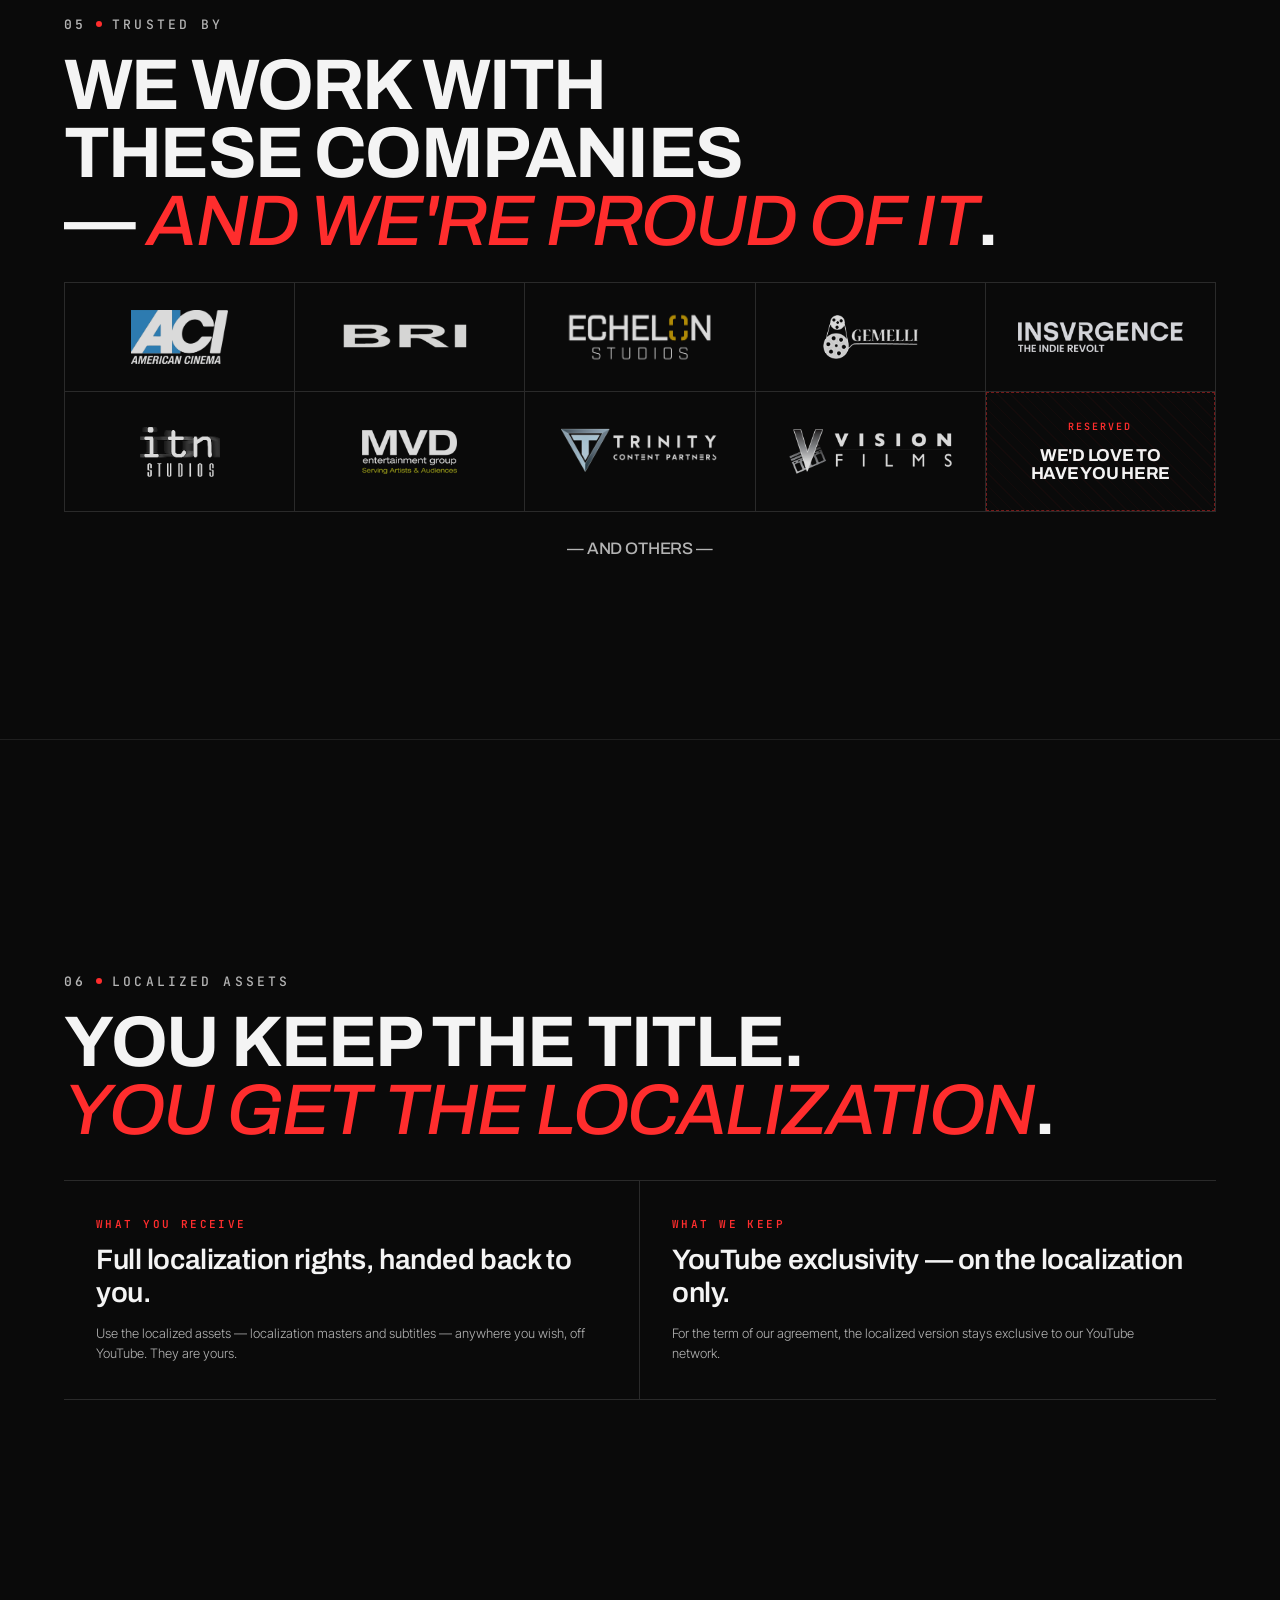
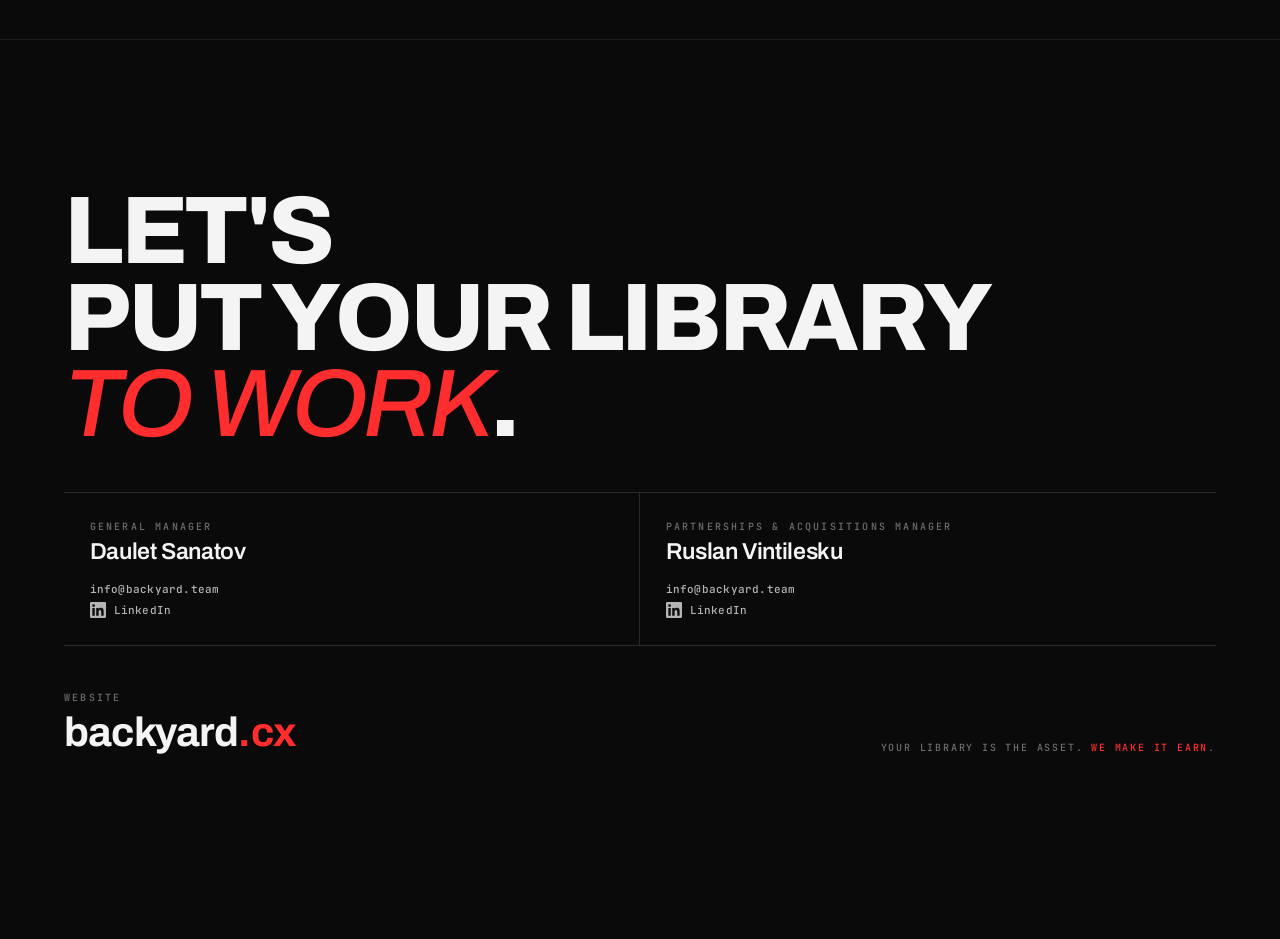
==== commit 0d9226e2: "Landing: titles fixed at 2K+, other numbers still from landing.json Co-Authored-By: Claude Opus 5.5 " ====
--- a/index.html
+++ b/index.html
@@ -124,7 +124,7 @@
     </div>
     <div class="traction-grid anim-in d2">
       <div class="stat">
-        <div class="num"><span data-bind="titles">1.7K</span><span class="small">+</span></div>
+        <div class="num"><span>2K</span><span class="small">+</span></div>
         <div class="lbl">Titles entrusted to us</div>
       </div>
       <div class="stat">
@@ -307,11 +307,11 @@
 <script>
   // Fluid trail behind the cursor or finger; off when the visitor prefers reduced motion.
   if (!matchMedia('(prefers-reduced-motion: reduce)').matches) {
-    const s = document.createElement('script'); s.src = 'assets/fluid.js?v=22'; s.defer = true; document.body.appendChild(s);
+    const s = document.createElement('script'); s.src = 'assets/fluid.js?v=23'; s.defer = true; document.body.appendChild(s);
   } else {
     document.getElementById('fluid').remove();
   }
 </script>
-<script src="assets/app.js?v=22" defer></script>
+<script src="assets/app.js?v=23" defer></script>
 </body>
 </html>
